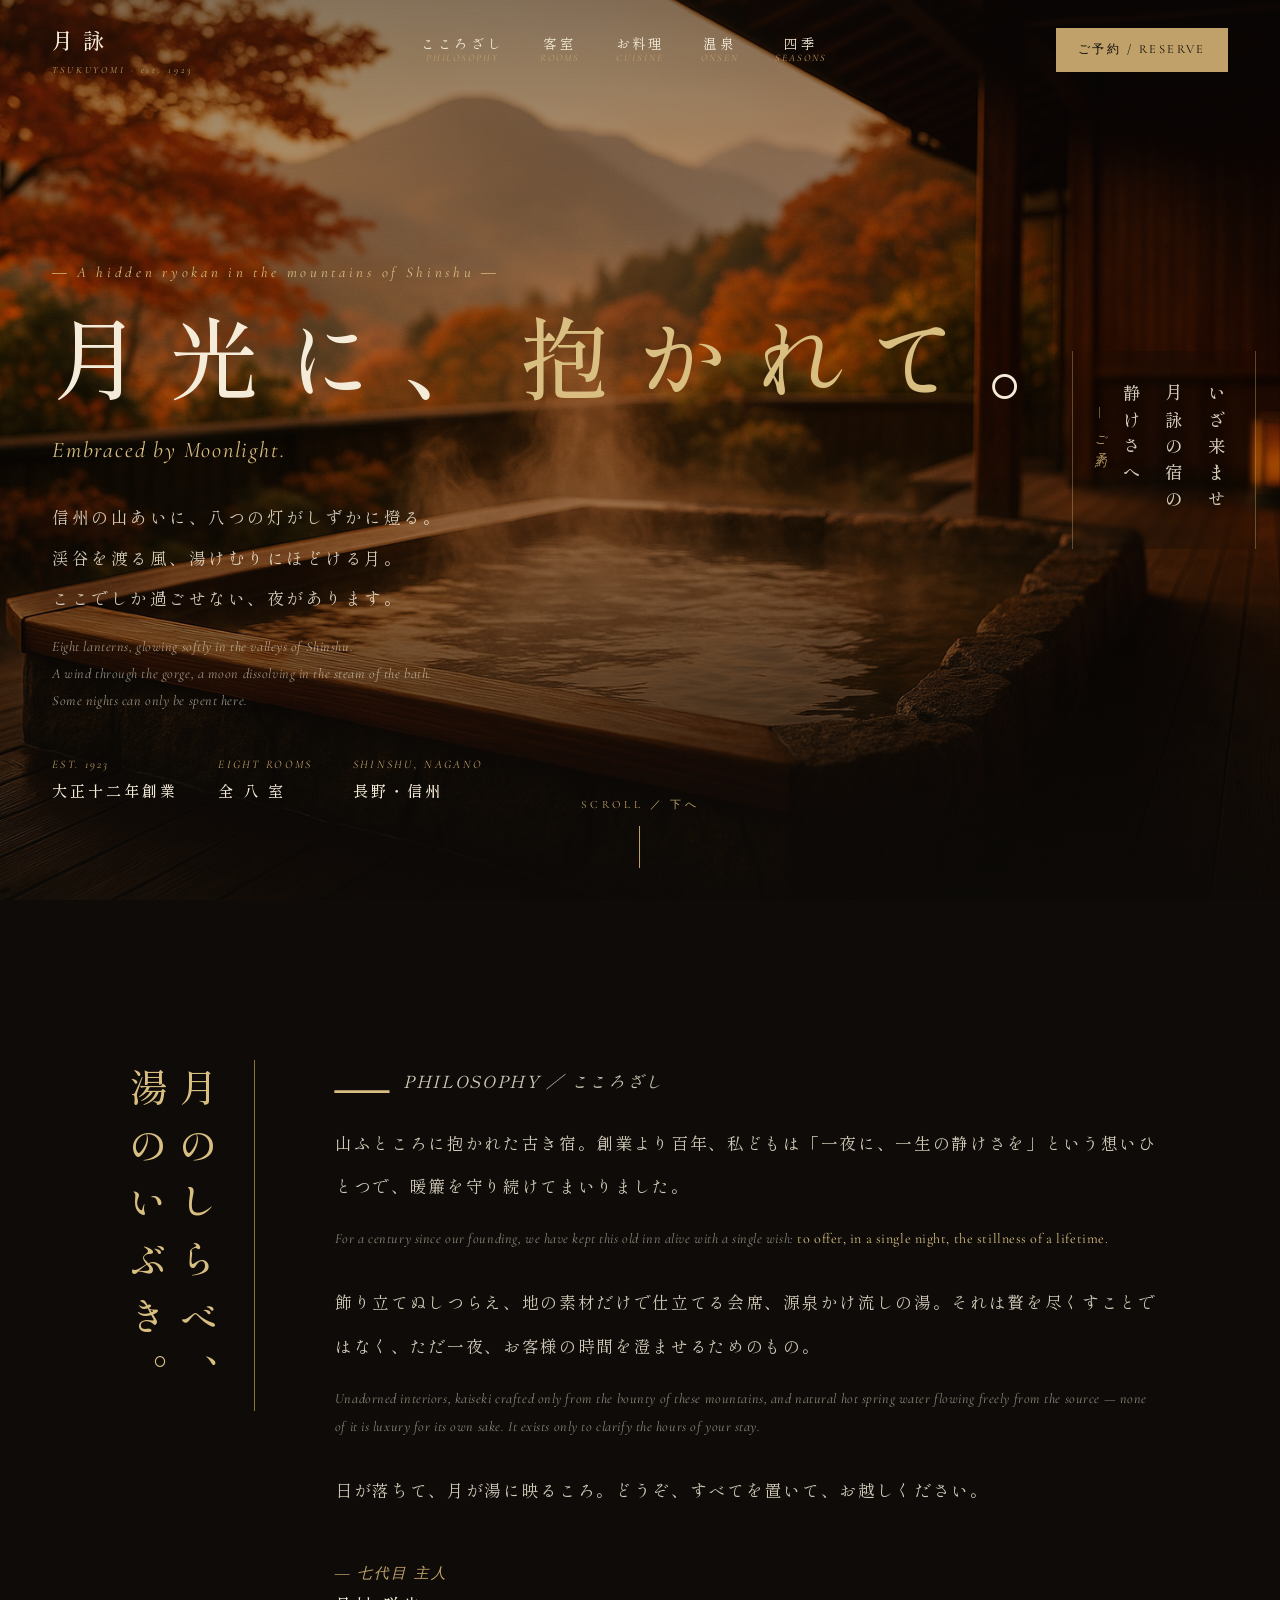
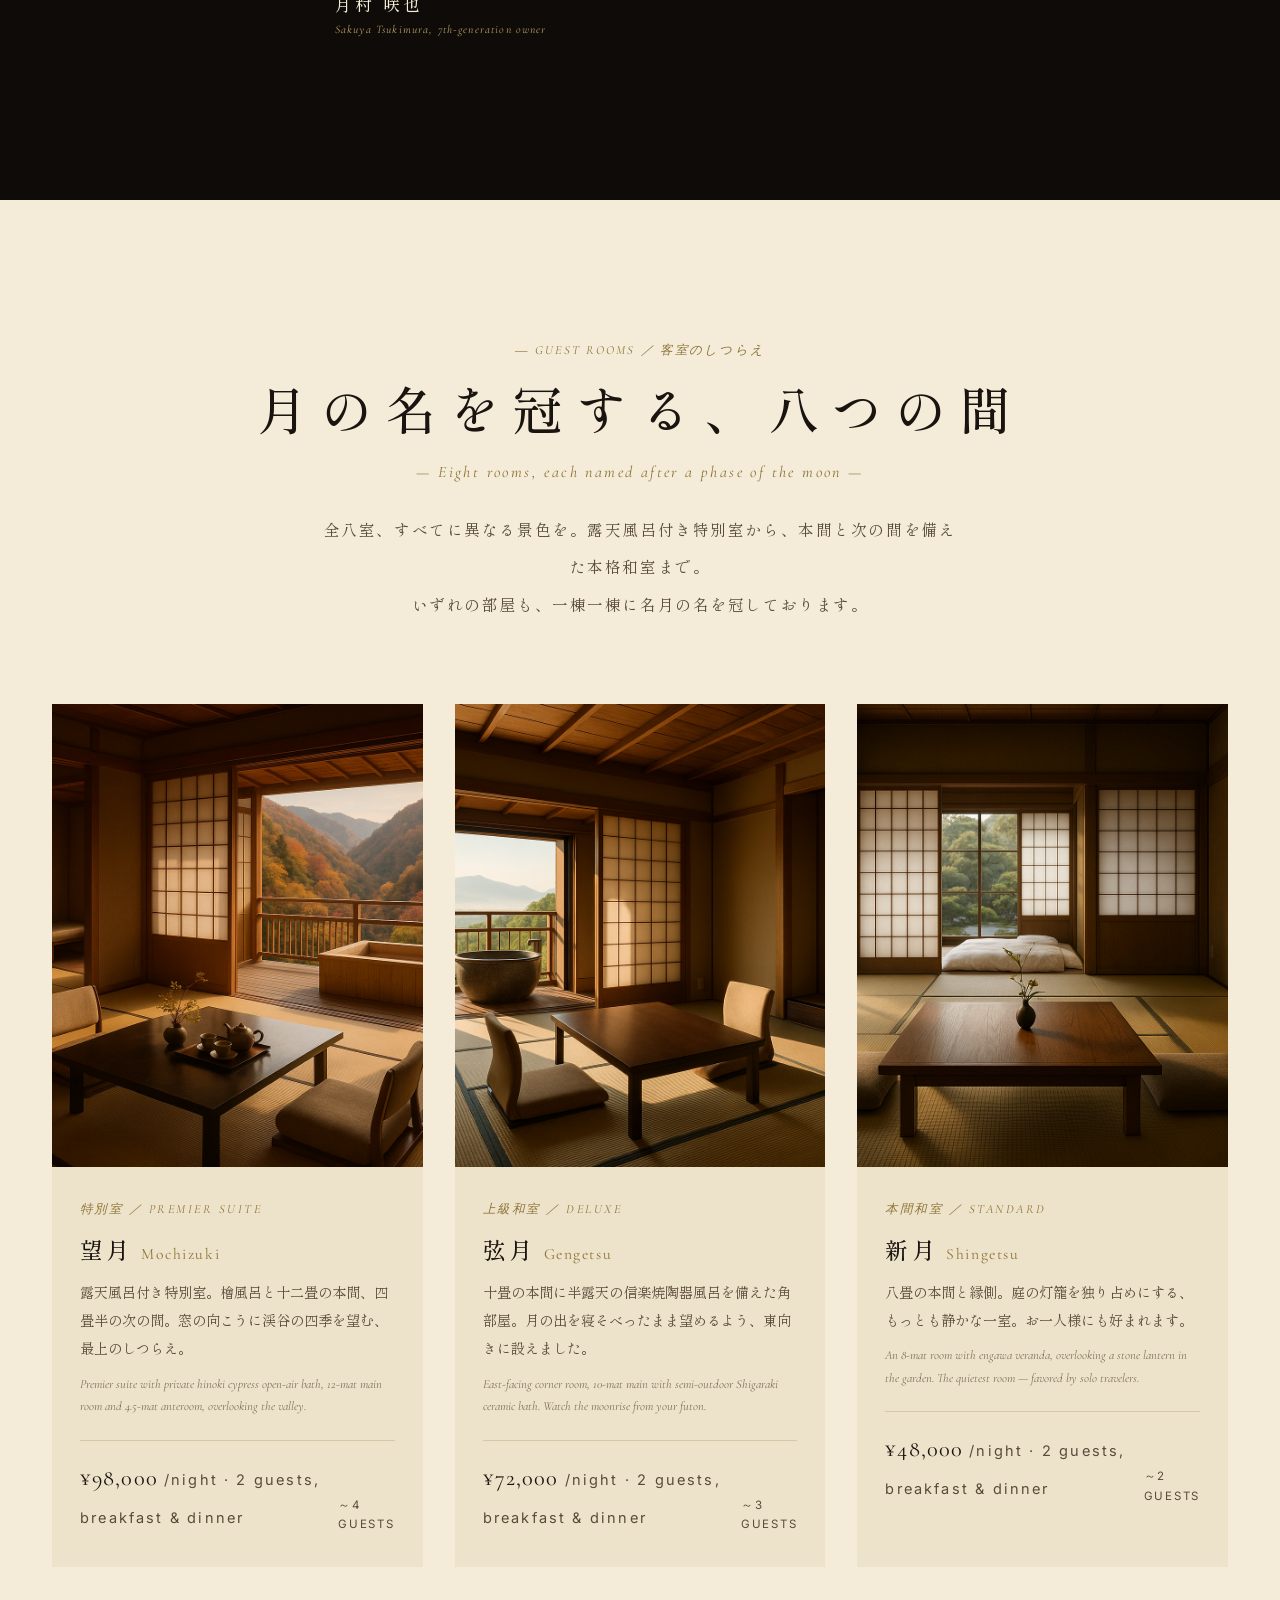
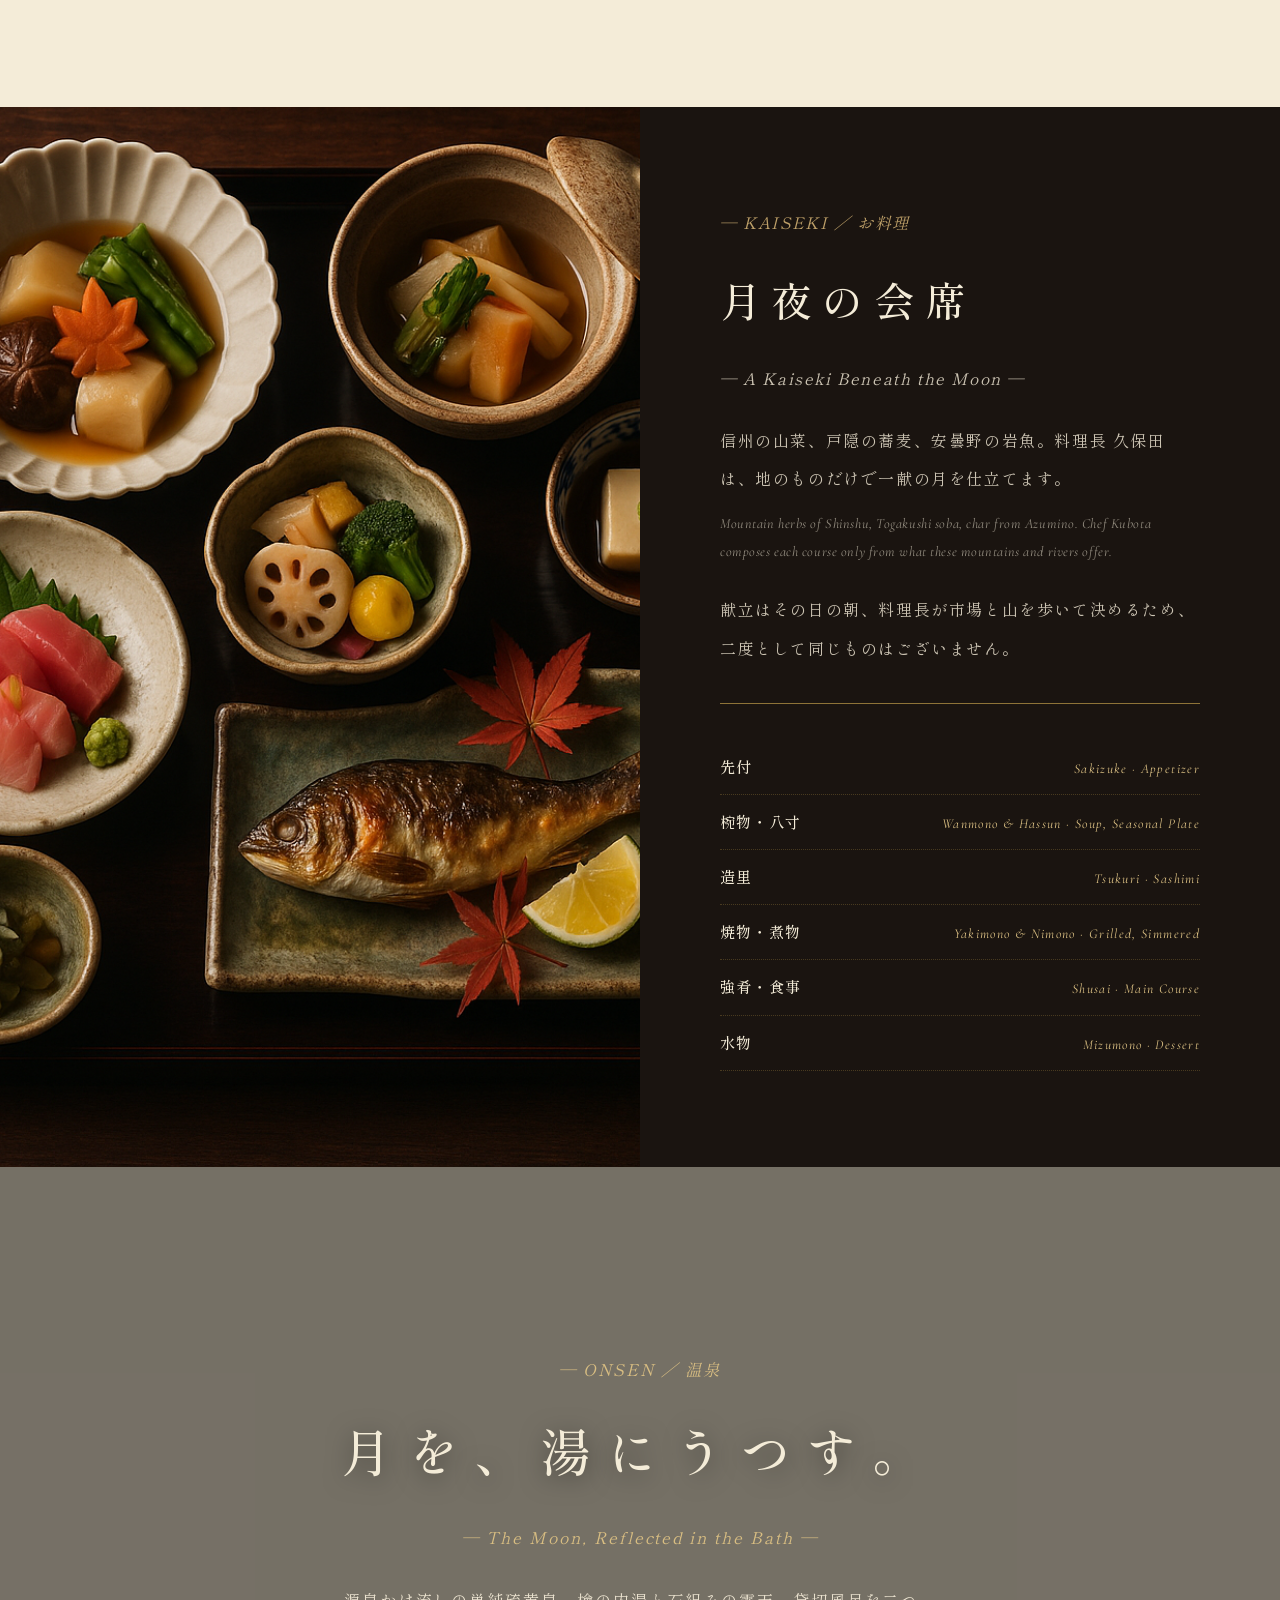
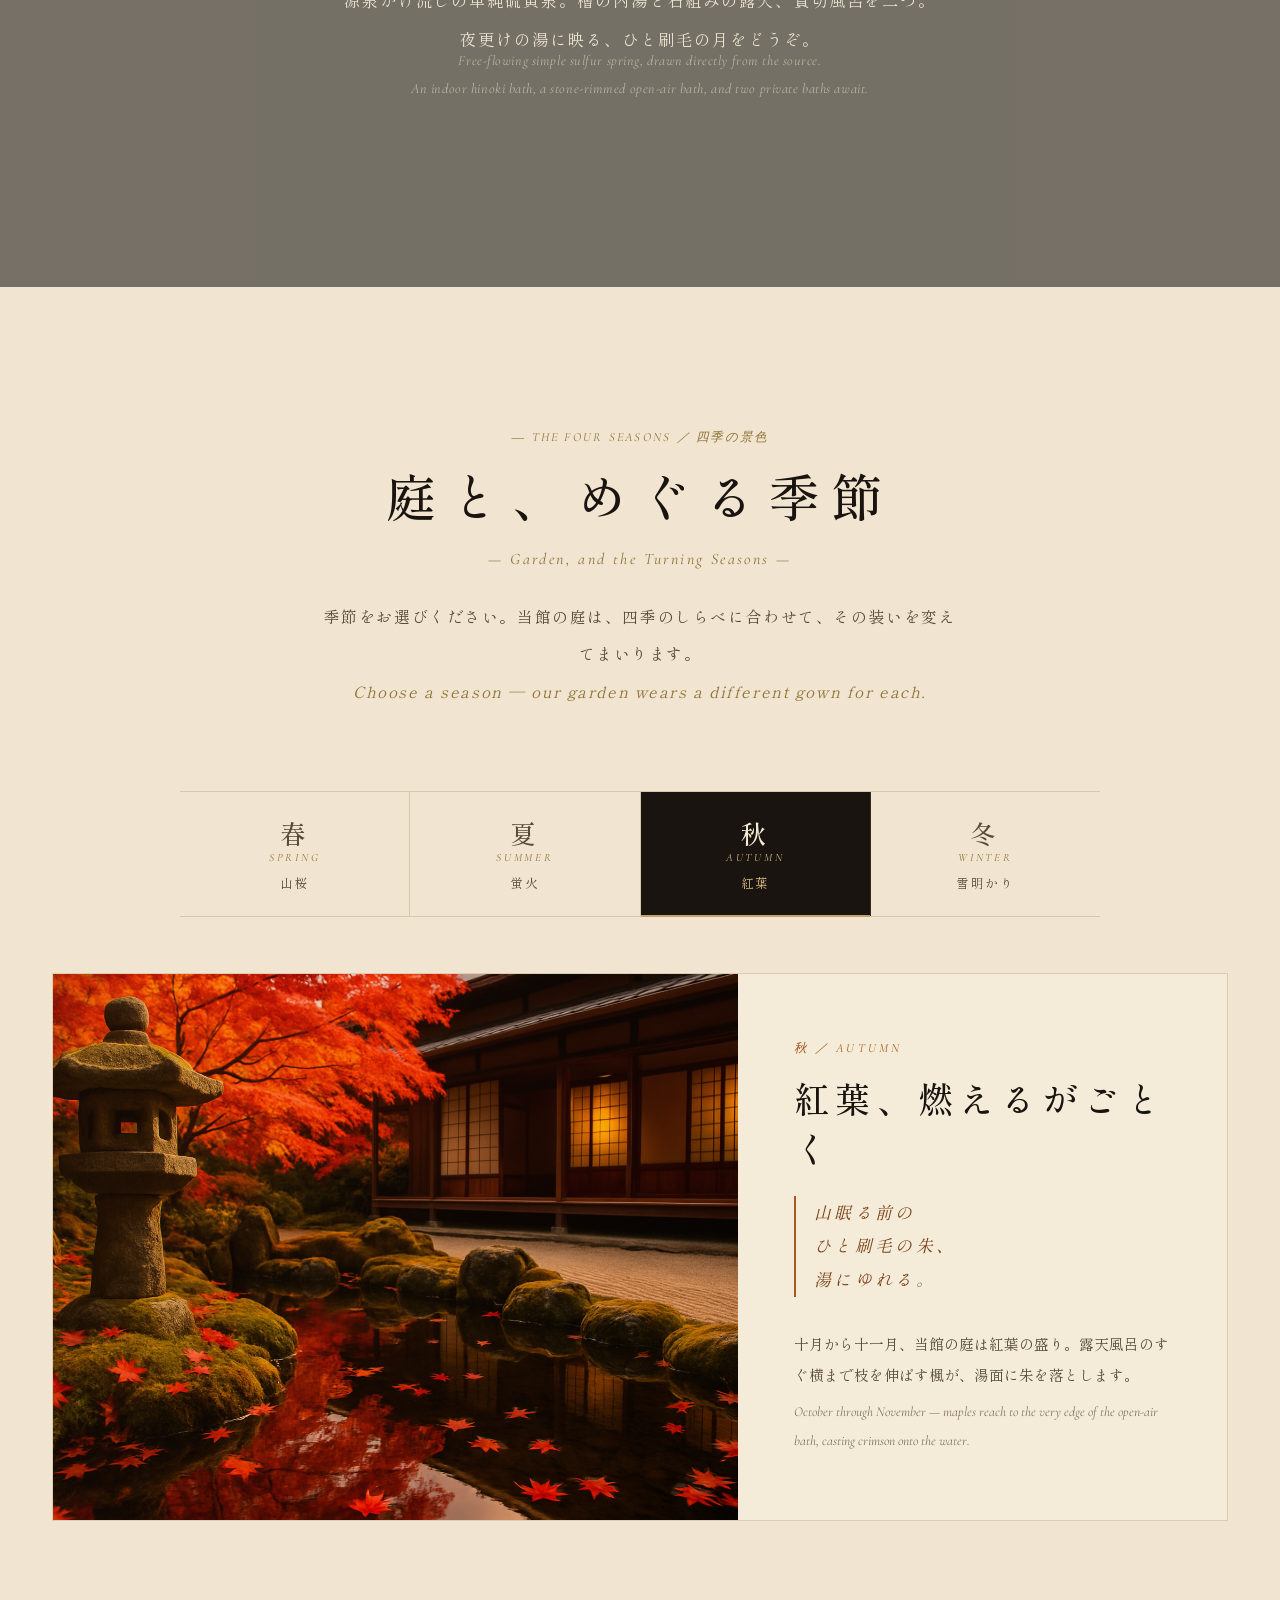
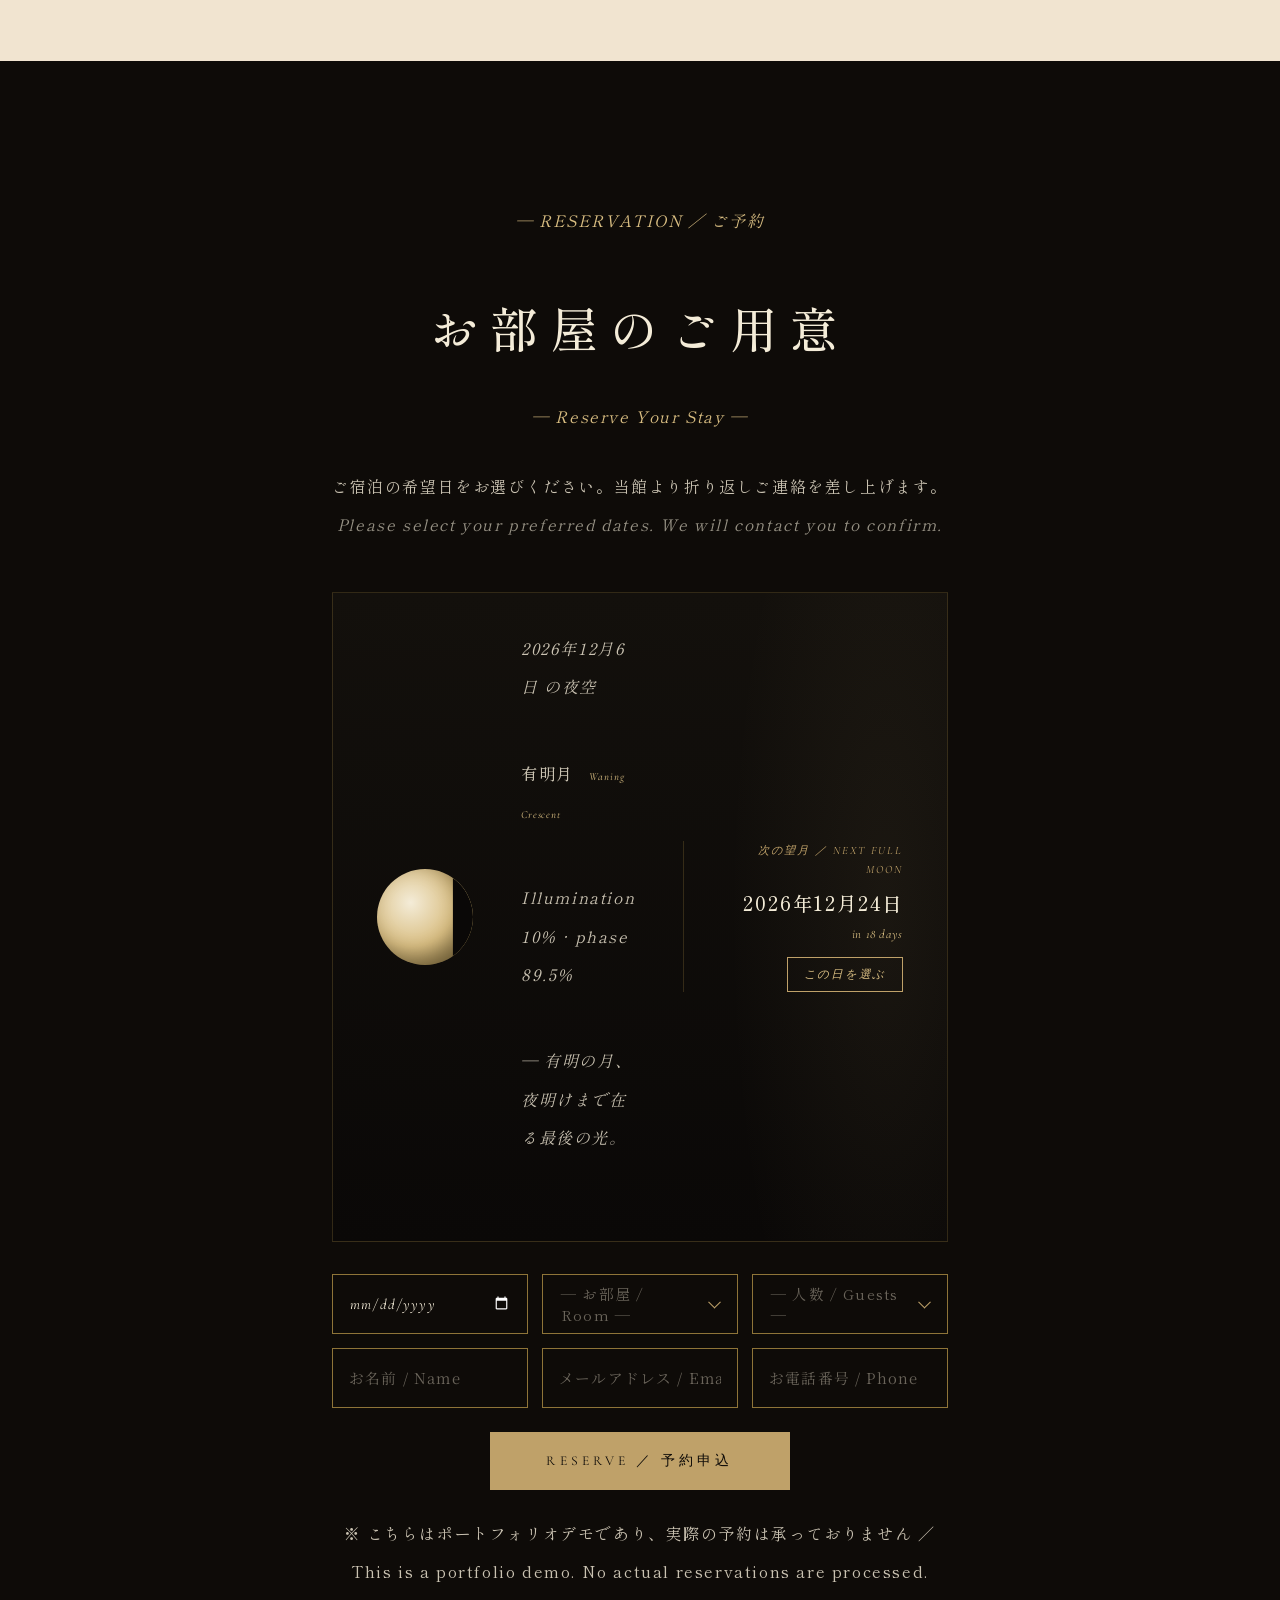
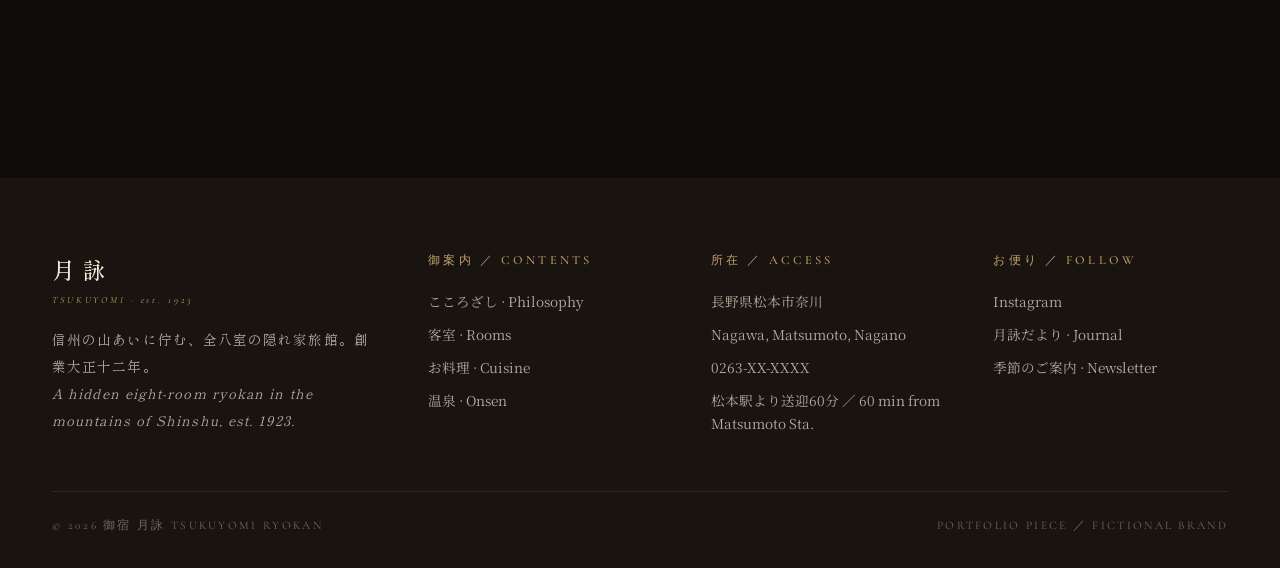
==== index.html @ de016cdd "Initial: Tsukuyomi luxury ryokan portfolio" ====
<!DOCTYPE html>
<html lang="ja">
<head>
<meta charset="UTF-8">
<meta name="viewport" content="width=device-width,initial-scale=1">
<title>月詠 Tsukuyomi | A Hidden Ryokan in Shinshu — 信州の隠れ家旅館</title>
<meta name="description" content="A century-old hidden ryokan nestled in the mountains of Shinshu. Eight rooms, private hot springs, seasonal kaiseki cuisine.">
<link rel="preconnect" href="https://fonts.googleapis.com">
<link rel="preconnect" href="https://fonts.gstatic.com" crossorigin>
<link href="https://fonts.googleapis.com/css2?family=Cormorant+Garamond:ital,wght@0,400;0,500;0,600;1,400;1,500&family=Inter:wght@300;400;500&family=Noto+Serif+JP:wght@300;400;500&family=Shippori+Mincho:wght@400;500;600&display=swap" rel="stylesheet">
<link rel="stylesheet" href="styles.css">
</head>
<body>

<!-- Vertical Haiku Telop -->
<aside class="haiku-telop" id="haiku" aria-hidden="true">
  <div class="haiku-frame">
    <p class="haiku-text" id="haiku-text">山深く<br>月の湯けむり<br>ほどけけり</p>
    <p class="haiku-author" id="haiku-author">― 月詠</p>
  </div>
</aside>

<header class="hd" id="hd">
  <div class="wrap hd__row">
    <a href="#" class="hd__logo">月詠<small>TSUKUYOMI · est. 1923</small></a>
    <nav class="hd__nav">
      <a href="#concept"><span class="nav-jp">こころざし</span><span class="nav-en">Philosophy</span></a>
      <a href="#rooms"><span class="nav-jp">客室</span><span class="nav-en">Rooms</span></a>
      <a href="#cuisine"><span class="nav-jp">お料理</span><span class="nav-en">Cuisine</span></a>
      <a href="#onsen"><span class="nav-jp">温泉</span><span class="nav-en">Onsen</span></a>
      <a href="#garden"><span class="nav-jp">四季</span><span class="nav-en">Seasons</span></a>
    </nav>
    <a href="#book" class="hd__cta">ご予約 / Reserve</a>
  </div>
</header>

<!-- HERO -->
<section class="hero">
  <div class="hero__img" style="background-image:url('images/hero-rotenburo.jpg')"></div>
  <div class="hero__inner">
    <div class="hero__col">
      <p class="hero__sub">― A hidden ryokan in the mountains of Shinshu ―</p>
      <h1 class="hero__title">月光に、<em>抱かれて</em>。</h1>
      <p class="hero__en">Embraced by Moonlight.</p>
      <p class="hero__lead">
        信州の山あいに、八つの灯がしずかに燈る。<br>
        渓谷を渡る風、湯けむりにほどける月。<br>
        ここでしか過ごせない、夜があります。
      </p>
      <p class="hero__lead-en">
        Eight lanterns, glowing softly in the valleys of Shinshu.<br>
        A wind through the gorge, a moon dissolving in the steam of the bath.<br>
        Some nights can only be spent here.
      </p>
      <div class="hero__meta">
        <div><span>Est. 1923</span><b>大正十二年創業</b></div>
        <div><span>Eight Rooms</span><b>全 八 室</b></div>
        <div><span>Shinshu, Nagano</span><b>長野・信州</b></div>
      </div>
    </div>
  </div>
  <div class="hero__scroll">SCROLL ／ 下へ</div>
</section>

<!-- CONCEPT -->
<section class="concept" id="concept">
  <div class="concept__inner">
    <h2 class="concept__vtitle">月のしらべ、<br>湯のいぶき。</h2>
    <div class="concept__body">
      <p class="kicker" style="margin-bottom:18px">― Philosophy ／ こころざし</p>
      <p>
        山ふところに抱かれた古き宿。創業より百年、私どもは「一夜に、一生の静けさを」という想いひとつで、暖簾を守り続けてまいりました。
      </p>
      <p class="en">
        For a century since our founding, we have kept this old inn alive with a single wish: <em>to offer, in a single night, the stillness of a lifetime.</em>
      </p>
      <p>
        飾り立てぬしつらえ、地の素材だけで仕立てる会席、源泉かけ流しの湯。それは贅を尽くすことではなく、ただ一夜、お客様の時間を澄ませるためのもの。
      </p>
      <p class="en">
        Unadorned interiors, kaiseki crafted only from the bounty of these mountains, and natural hot spring water flowing freely from the source — none of it is luxury for its own sake. It exists only to clarify the hours of your stay.
      </p>
      <p>
        日が落ちて、月が湯に映るころ。どうぞ、すべてを置いて、お越しください。
      </p>
      <div class="concept__sign">
        ― 七代目 主人<b>月村 咲也<i>Sakuya Tsukimura, 7th-generation owner</i></b>
      </div>
    </div>
  </div>
</section>

<!-- ROOMS -->
<section class="sec rooms" id="rooms">
  <div class="wrap">
    <div class="sec__head">
      <p class="kicker">― Guest Rooms ／ 客室のしつらえ</p>
      <h2 class="sec__title">月の名を冠する、八つの間</h2>
      <p class="sec__sub">— Eight rooms, each named after a phase of the moon —</p>
      <p class="sec__lead">
        全八室、すべてに異なる景色を。露天風呂付き特別室から、本間と次の間を備えた本格和室まで。<br>
        いずれの部屋も、一棟一棟に名月の名を冠しております。
      </p>
    </div>

    <div class="rooms__grid">
      <article class="room">
        <div class="room__img"><img src="images/room-mochizuki.jpg" alt="望月の間"></div>
        <div class="room__body">
          <p class="room__cat">特別室 ／ Premier Suite</p>
          <h3 class="room__name">望月<em>Mochizuki</em></h3>
          <p class="room__desc">露天風呂付き特別室。檜風呂と十二畳の本間、四畳半の次の間。窓の向こうに渓谷の四季を望む、最上のしつらえ。</p>
          <p class="room__desc-en"><em>Premier suite with private hinoki cypress open-air bath, 12-mat main room and 4.5-mat anteroom, overlooking the valley.</em></p>
          <div class="room__meta">
            <div class="room__price">¥98,000<small>/night · 2 guests, breakfast & dinner</small></div>
            <span class="room__cap">～4 GUESTS</span>
          </div>
        </div>
      </article>

      <article class="room">
        <div class="room__img"><img src="images/room-gengetsu.jpg" alt="弦月の間"></div>
        <div class="room__body">
          <p class="room__cat">上級和室 ／ Deluxe</p>
          <h3 class="room__name">弦月<em>Gengetsu</em></h3>
          <p class="room__desc">十畳の本間に半露天の信楽焼陶器風呂を備えた角部屋。月の出を寝そべったまま望めるよう、東向きに設えました。</p>
          <p class="room__desc-en"><em>East-facing corner room, 10-mat main with semi-outdoor Shigaraki ceramic bath. Watch the moonrise from your futon.</em></p>
          <div class="room__meta">
            <div class="room__price">¥72,000<small>/night · 2 guests, breakfast & dinner</small></div>
            <span class="room__cap">～3 GUESTS</span>
          </div>
        </div>
      </article>

      <article class="room">
        <div class="room__img"><img src="images/room-washitsu.jpg" alt="新月の間"></div>
        <div class="room__body">
          <p class="room__cat">本間和室 ／ Standard</p>
          <h3 class="room__name">新月<em>Shingetsu</em></h3>
          <p class="room__desc">八畳の本間と縁側。庭の灯籠を独り占めにする、もっとも静かな一室。お一人様にも好まれます。</p>
          <p class="room__desc-en"><em>An 8-mat room with engawa veranda, overlooking a stone lantern in the garden. The quietest room — favored by solo travelers.</em></p>
          <div class="room__meta">
            <div class="room__price">¥48,000<small>/night · 2 guests, breakfast & dinner</small></div>
            <span class="room__cap">～2 GUESTS</span>
          </div>
        </div>
      </article>
    </div>
  </div>
</section>

<!-- CUISINE -->
<section class="cuisine" id="cuisine">
  <div class="cuisine__layout">
    <div class="cuisine__img" style="background-image:url('images/kaiseki.jpg')"></div>
    <div class="cuisine__copy">
      <p class="kicker">― Kaiseki ／ お料理</p>
      <h2>月夜の会席</h2>
      <p class="sec__sub" style="margin-bottom:24px">— A Kaiseki Beneath the Moon —</p>
      <p>
        信州の山菜、戸隠の蕎麦、安曇野の岩魚。料理長 久保田は、地のものだけで一献の月を仕立てます。
      </p>
      <p class="en">
        Mountain herbs of Shinshu, Togakushi soba, char from Azumino. Chef Kubota composes each course only from what these mountains and rivers offer.
      </p>
      <p>
        献立はその日の朝、料理長が市場と山を歩いて決めるため、二度として同じものはございません。
      </p>
      <ul class="menu">
        <li><span>先付</span><em>Sakizuke · Appetizer</em></li>
        <li><span>椀物・八寸</span><em>Wanmono & Hassun · Soup, Seasonal Plate</em></li>
        <li><span>造里</span><em>Tsukuri · Sashimi</em></li>
        <li><span>焼物・煮物</span><em>Yakimono & Nimono · Grilled, Simmered</em></li>
        <li><span>強肴・食事</span><em>Shusai · Main Course</em></li>
        <li><span>水物</span><em>Mizumono · Dessert</em></li>
      </ul>
    </div>
  </div>
</section>

<!-- ONSEN -->
<section class="onsen" id="onsen" style="background-image:url('images/onsen-interior.jpg')">
  <div class="onsen__copy">
    <p class="kicker">― Onsen ／ 温泉</p>
    <h2>月を、湯にうつす。</h2>
    <p class="sec__sub" style="color:var(--gold-l);margin-bottom:24px">— The Moon, Reflected in the Bath —</p>
    <p>
      源泉かけ流しの単純硫黄泉。檜の内湯と石組みの露天、貸切風呂を二つ。<br>
      夜更けの湯に映る、ひと刷毛の月をどうぞ。
    </p>
    <p class="en">
      Free-flowing simple sulfur spring, drawn directly from the source.<br>
      An indoor hinoki bath, a stone-rimmed open-air bath, and two private baths await.
    </p>
  </div>
</section>

<!-- GARDEN — Seasonal Switcher -->
<section class="sec garden" id="garden" data-season="autumn">
  <div class="wrap">
    <div class="sec__head">
      <p class="kicker">― The Four Seasons ／ 四季の景色</p>
      <h2 class="sec__title">庭と、めぐる季節</h2>
      <p class="sec__sub">— Garden, and the Turning Seasons —</p>
      <p class="sec__lead">
        季節をお選びください。当館の庭は、四季のしらべに合わせて、その装いを変えてまいります。<br>
        <em style="color:var(--gold-d);font-style:italic">Choose a season — our garden wears a different gown for each.</em>
      </p>
    </div>

    <div class="season-tabs" role="tablist">
      <button class="st" data-season="spring" role="tab"><span class="st__jp">春</span><span class="st__en">Spring</span><span class="st__copy">山桜</span></button>
      <button class="st" data-season="summer" role="tab"><span class="st__jp">夏</span><span class="st__en">Summer</span><span class="st__copy">蛍火</span></button>
      <button class="st is-active" data-season="autumn" role="tab"><span class="st__jp">秋</span><span class="st__en">Autumn</span><span class="st__copy">紅葉</span></button>
      <button class="st" data-season="winter" role="tab"><span class="st__jp">冬</span><span class="st__en">Winter</span><span class="st__copy">雪明かり</span></button>
    </div>

    <div class="season-stage" id="season-stage">
      <div class="season-img" id="season-img" style="background-image:url('images/season-autumn.jpg')"></div>
      <div class="season-copy">
        <p class="season-eyebrow" id="season-eyebrow">秋 ／ Autumn</p>
        <h3 class="season-title" id="season-title">紅葉、燃えるがごとく</h3>
        <p class="season-haiku" id="season-haiku">山眠る前の<br>ひと刷毛の朱、<br>湯にゆれる。</p>
        <p class="season-lead" id="season-lead">
          十月から十一月、当館の庭は紅葉の盛り。露天風呂のすぐ横まで枝を伸ばす楓が、湯面に朱を落とします。<br>
          <em>October through November — maples reach to the very edge of the open-air bath, casting crimson onto the water.</em>
        </p>
      </div>
    </div>
  </div>
</section>

<!-- BOOK -->
<section class="book" id="book">
  <div class="book__inner">
    <p class="kicker" style="color:var(--gold-l)">― Reservation ／ ご予約</p>
    <h2>お部屋のご用意</h2>
    <p class="sec__sub" style="color:var(--gold-l);margin-bottom:32px">— Reserve Your Stay —</p>
    <p>
      ご宿泊の希望日をお選びください。当館より折り返しご連絡を差し上げます。<br>
      <em style="color:rgba(244,236,216,0.6)">Please select your preferred dates. We will contact you to confirm.</em>
    </p>

    <!-- Moon Phase Display -->
    <div class="moon-panel" id="moon-panel">
      <div class="moon-vis">
        <div class="moon-disk" id="moon-disk"><span class="moon-shadow" id="moon-shadow"></span></div>
        <div class="moon-glow" id="moon-glow"></div>
      </div>
      <div class="moon-info">
        <p class="moon-label" id="moon-label">月詠の夜空</p>
        <p class="moon-name" id="moon-name">日付をお選びください</p>
        <p class="moon-meta" id="moon-meta">Select a date to see the moon phase</p>
        <p class="moon-quote" id="moon-quote"></p>
      </div>
      <div class="moon-next" id="moon-next">
        <span class="moon-next-label">次の望月 ／ Next Full Moon</span>
        <b id="next-full-date">―</b>
        <small id="next-full-rel"></small>
        <button type="button" class="moon-next-btn" id="pick-full">この日を選ぶ</button>
      </div>
    </div>

    <form class="book__form" id="book-form" onsubmit="event.preventDefault();document.getElementById('book-msg').style.display='block';this.reset();document.querySelectorAll('.cs__current').forEach(el=>{el.textContent=el.dataset.placeholder;el.classList.remove('is-filled')});resetMoon();">
      <input type="date" id="book-date" required>

      <div class="cs" data-name="room">
        <button type="button" class="cs__current" data-placeholder="― お部屋 / Room ―">― お部屋 / Room ―</button>
        <ul class="cs__list" role="listbox">
          <li data-value="望月 Mochizuki（特別室）"><span>望月 <em>Mochizuki</em></span><small>特別室・露天風呂付</small></li>
          <li data-value="弦月 Gengetsu（上級和室）"><span>弦月 <em>Gengetsu</em></span><small>上級和室・半露天</small></li>
          <li data-value="新月 Shingetsu（本間和室）"><span>新月 <em>Shingetsu</em></span><small>本間和室・縁側付</small></li>
        </ul>
        <input type="hidden" name="room" required>
      </div>

      <div class="cs" data-name="guests">
        <button type="button" class="cs__current" data-placeholder="― 人数 / Guests ―">― 人数 / Guests ―</button>
        <ul class="cs__list" role="listbox">
          <li data-value="1 名 / 1 guest"><span>一名様</span><small>1 guest</small></li>
          <li data-value="2 名 / 2 guests"><span>二名様</span><small>2 guests</small></li>
          <li data-value="3 名 / 3 guests"><span>三名様</span><small>3 guests</small></li>
          <li data-value="4 名 / 4 guests"><span>四名様</span><small>4 guests</small></li>
        </ul>
        <input type="hidden" name="guests" required>
      </div>

      <input type="text" placeholder="お名前 / Name" required>
      <input type="email" placeholder="メールアドレス / Email" required>
      <input type="tel" placeholder="お電話番号 / Phone" required>
    </form>
    <button class="btn-gold" onclick="document.getElementById('book-form').requestSubmit()">RESERVE ／ 予約申込</button>
    <p id="book-msg" style="display:none;color:var(--gold-l);margin-top:32px;font-family:var(--jp-mincho);letter-spacing:0.15em">▸ ご予約リクエストを承りました（デモ）／ Reservation request received (demo)</p>
    <p class="book__note">※ こちらはポートフォリオデモであり、実際の予約は承っておりません ／ This is a portfolio demo. No actual reservations are processed.</p>
  </div>
</section>

<!-- FOOTER -->
<footer class="ft">
  <div class="wrap">
    <div class="ft__row">
      <div class="ft__brand">
        <a href="#" class="hd__logo">月詠<small>TSUKUYOMI · est. 1923</small></a>
        <p>信州の山あいに佇む、全八室の隠れ家旅館。創業大正十二年。<br><em>A hidden eight-room ryokan in the mountains of Shinshu, est. 1923.</em></p>
      </div>
      <div>
        <h4>御案内 ／ Contents</h4>
        <ul>
          <li><a href="#concept">こころざし · Philosophy</a></li>
          <li><a href="#rooms">客室 · Rooms</a></li>
          <li><a href="#cuisine">お料理 · Cuisine</a></li>
          <li><a href="#onsen">温泉 · Onsen</a></li>
        </ul>
      </div>
      <div>
        <h4>所在 ／ Access</h4>
        <ul>
          <li>長野県松本市奈川</li>
          <li>Nagawa, Matsumoto, Nagano</li>
          <li>0263-XX-XXXX</li>
          <li>松本駅より送迎60分 ／ 60 min from Matsumoto Sta.</li>
        </ul>
      </div>
      <div>
        <h4>お便り ／ Follow</h4>
        <ul>
          <li><a href="#">Instagram</a></li>
          <li><a href="#">月詠だより · Journal</a></li>
          <li><a href="#">季節のご案内 · Newsletter</a></li>
        </ul>
      </div>
    </div>
    <div class="ft__bottom">
      <span>© 2026 御宿 月詠 TSUKUYOMI RYOKAN</span>
      <span>PORTFOLIO PIECE ／ FICTIONAL BRAND</span>
    </div>
  </div>
</footer>

<script>
  const hd = document.getElementById('hd');
  window.addEventListener('scroll', () => {
    hd.classList.toggle('is-scrolled', window.scrollY > 60);
  });

  // Custom Select
  document.querySelectorAll('.cs').forEach(cs => {
    const btn = cs.querySelector('.cs__current');
    const list = cs.querySelector('.cs__list');
    const hidden = cs.querySelector('input[type=hidden]');
    btn.addEventListener('click', e => {
      e.stopPropagation();
      document.querySelectorAll('.cs.is-open').forEach(o => { if (o !== cs) o.classList.remove('is-open'); });
      cs.classList.toggle('is-open');
    });
    list.querySelectorAll('li').forEach(li => {
      li.addEventListener('click', () => {
        const val = li.dataset.value;
        hidden.value = val;
        btn.innerHTML = li.querySelector('span').innerHTML + ' <small style="opacity:.7;font-family:var(--serif);font-style:italic;font-size:0.75em;letter-spacing:0.08em;margin-left:8px">' + li.querySelector('small').textContent + '</small>';
        btn.classList.add('is-filled');
        cs.classList.remove('is-open');
      });
    });
  });
  document.addEventListener('click', () => {
    document.querySelectorAll('.cs.is-open').forEach(o => o.classList.remove('is-open'));
  });
  document.addEventListener('keydown', e => {
    if (e.key === 'Escape') document.querySelectorAll('.cs.is-open').forEach(o => o.classList.remove('is-open'));
  });

  /* === Moon Phase Calendar === */
  const SYNODIC = 29.53058867;
  const REF_NEW_MOON_JD = 2451550.1; // 2000-01-06 18:14 UTC

  function dateToJD(d) {
    return d.getTime() / 86400000 + 2440587.5;
  }
  function moonPhase(date) {
    const phase = (((dateToJD(date) - REF_NEW_MOON_JD) / SYNODIC) % 1 + 1) % 1;
    return phase; // 0..1
  }
  function illumination(phase) {
    return Math.round((1 - Math.cos(phase * 2 * Math.PI)) / 2 * 100);
  }

  const PHASES = [
    {min:0.000, max:0.030, name:'新月',     en:'New Moon',         poem:'闇に沈む夜、星のしらべに耳を澄ませて。'},
    {min:0.030, max:0.220, name:'三日月',   en:'Waxing Crescent',  poem:'細き月、若き光のはじまり。'},
    {min:0.220, max:0.290, name:'上弦の月', en:'First Quarter',    poem:'半月かかる夜、湯気の向こうに月の弓。'},
    {min:0.290, max:0.470, name:'十三夜月', en:'Waxing Gibbous',   poem:'十三夜、満ちる前の慎み深き光。'},
    {min:0.470, max:0.530, name:'望月',     en:'Full Moon',        poem:'月詠の夜にあらまほしき、満ち足りた望月。'},
    {min:0.530, max:0.710, name:'居待月',   en:'Waning Gibbous',   poem:'居待の月、ゆるりと巡る秋の宵。'},
    {min:0.710, max:0.780, name:'下弦の月', en:'Last Quarter',     poem:'弓張月、しずかに欠けゆくしらべ。'},
    {min:0.780, max:1.001, name:'有明月',   en:'Waning Crescent',  poem:'有明の月、夜明けまで在る最後の光。'},
  ];
  function phaseInfo(phase) {
    return PHASES.find(p => phase >= p.min && phase < p.max) || PHASES[0];
  }

  function renderMoon(phase) {
    const shadow = document.getElementById('moon-shadow');
    // Render shadow as inset clip-path: waxing -> shadow recedes from right; waning -> shadow grows from right
    let clipPath;
    if (phase < 0.5) {
      // waxing: lit grows from right side
      const litFrac = phase * 2; // 0..1
      // shadow covers right (1 - litFrac)
      const right = (1 - litFrac) * 100;
      clipPath = `inset(0 ${right}% 0 0)`;
    } else {
      // waning: lit recedes from right side
      const litFrac = (1 - phase) * 2; // 1..0
      const left = (1 - litFrac) * 100;
      clipPath = `inset(0 0 0 ${left}%)`;
    }
    shadow.style.clipPath = clipPath;
  }

  function findNextFullMoon(from) {
    let d = new Date(from);
    for (let i = 0; i < 35; i++) {
      const p = moonPhase(d);
      if (p >= 0.47 && p <= 0.53) {
        // refine to closest day to phase 0.5
        let best = d, bestDiff = Math.abs(p - 0.5);
        for (let j = -2; j <= 2; j++) {
          const dt = new Date(d); dt.setDate(d.getDate() + j);
          const diff = Math.abs(moonPhase(dt) - 0.5);
          if (diff < bestDiff) { best = dt; bestDiff = diff; }
        }
        return best;
      }
      d.setDate(d.getDate() + 1);
    }
    return null;
  }

  function fmtJP(d) {
    return `${d.getFullYear()}年${d.getMonth()+1}月${d.getDate()}日`;
  }
  function daysUntil(d) {
    const today = new Date(); today.setHours(0,0,0,0);
    const t = new Date(d); t.setHours(0,0,0,0);
    return Math.round((t - today) / 86400000);
  }

  function updateMoonForDate(date) {
    const phase = moonPhase(date);
    const info = phaseInfo(phase);
    const ill = illumination(phase);
    const panel = document.getElementById('moon-panel');
    const nameEl = document.getElementById('moon-name');
    const metaEl = document.getElementById('moon-meta');
    const quoteEl = document.getElementById('moon-quote');
    const labelEl = document.getElementById('moon-label');

    labelEl.textContent = fmtJP(date) + ' の夜空';
    nameEl.innerHTML = `${info.name} <em>${info.en}</em>`;
    metaEl.textContent = `Illumination ${ill}% · phase ${(phase*100).toFixed(1)}%`;
    quoteEl.textContent = `― ${info.poem}`;
    quoteEl.classList.add('is-shown');
    panel.classList.toggle('is-full', info.name === '望月');

    renderMoon(phase);
  }

  function resetMoon() {
    document.getElementById('moon-label').textContent = '月詠の夜空';
    document.getElementById('moon-name').textContent = '日付をお選びください';
    document.getElementById('moon-meta').textContent = 'Select a date to see the moon phase';
    document.getElementById('moon-quote').classList.remove('is-shown');
    document.getElementById('moon-panel').classList.remove('is-full');
    renderMoon(0);
  }
  window.resetMoon = resetMoon;

  // Init: show today + next full moon
  const today = new Date();
  updateMoonForDate(today);

  const nextFull = findNextFullMoon(today);
  if (nextFull) {
    document.getElementById('next-full-date').textContent = fmtJP(nextFull);
    const days = daysUntil(nextFull);
    document.getElementById('next-full-rel').textContent = days === 0 ? 'tonight' : `in ${days} days`;
    document.getElementById('pick-full').addEventListener('click', () => {
      const iso = nextFull.toISOString().slice(0,10);
      const inp = document.getElementById('book-date');
      inp.value = iso;
      updateMoonForDate(nextFull);
      inp.scrollIntoView({behavior:'smooth',block:'center'});
    });
  }

  /* === Vertical Haiku Telop === */
  const HAIKU_BY_SECTION = {
    'hero':    { text:'山深く<br>月の湯けむり<br>ほどけけり', author:'― 月詠', light:false },
    'concept': { text:'夜は更けて<br>湯にほどけゆく<br>百年の灯', author:'― 月詠', light:false },
    'rooms':   { text:'名月を<br>まとう八つの<br>間のしらべ', author:'― 客室にて', light:true },
    'cuisine': { text:'山の幸<br>器に映りし<br>今宵の月', author:'― 料理長 久保田', light:false },
    'onsen':   { text:'夜半の湯<br>月をひと刷毛<br>すくひけり', author:'― 露天風呂', light:false },
    'garden':  { text:'四つ時を<br>巡りて庭は<br>息をする', author:'― 四季', light:true },
    'book':    { text:'いざ来ませ<br>月詠の宿の<br>静けさへ', author:'― ご予約', light:false },
  };
  const haikuEl = document.getElementById('haiku');
  const haikuTextEl = document.getElementById('haiku-text');
  const haikuAuthorEl = document.getElementById('haiku-author');
  let currentSection = null;

  function setHaiku(sectionId) {
    if (!HAIKU_BY_SECTION[sectionId] || sectionId === currentSection) return;
    currentSection = sectionId;
    const data = HAIKU_BY_SECTION[sectionId];
    haikuTextEl.classList.add('is-fading');
    setTimeout(() => {
      haikuTextEl.innerHTML = data.text;
      haikuAuthorEl.innerHTML = data.author;
      haikuEl.classList.toggle('on-light', data.light);
      haikuTextEl.classList.remove('is-fading');
    }, 400);
  }

  // Show telop after first scroll past hero
  const haikuIO = new IntersectionObserver((entries) => {
    entries.forEach(e => {
      if (e.isIntersecting) {
        setHaiku(e.target.id);
        if (e.target.id !== 'hero') haikuEl.classList.add('is-visible');
      }
    });
  }, { threshold: 0.4 });
  ['hero','concept','rooms','cuisine','onsen','garden','book'].forEach(id => {
    const el = document.getElementById(id);
    if (el) haikuIO.observe(el);
  });

  /* === Seasonal Switcher === */
  const SEASONS = {
    spring: {
      img:'images/season-spring.jpg',
      eyebrow:'春 ／ Spring',
      title:'山桜、ほのかに咲く',
      haiku:'やま桜<br>湯けむりほどく<br>朝のひかり。',
      lead:'三月から四月、奈川の山々は淡き桃色に染まります。庭の山桜は満開のころ、わずか一週間。一年でもっとも儚い、極上の景色。<br><em>March to April — the mountains of Nagawa blush in pale pink. The wild cherries in our garden bloom for only a week.</em>'
    },
    summer: {
      img:'images/season-summer.jpg',
      eyebrow:'夏 ／ Summer',
      title:'蛍の灯、川辺に',
      haiku:'夜の川<br>蛍ひと群れ<br>月へ昇る。',
      lead:'六月下旬、当館の裏を流れる小川は蛍の名所。露天風呂から望める、信州の夏夜の絶景です。<br><em>Late June — the stream behind our inn becomes one of Shinshu\'s finest spots for fireflies, visible from the open-air bath.</em>'
    },
    autumn: {
      img:'images/season-autumn.jpg',
      eyebrow:'秋 ／ Autumn',
      title:'紅葉、燃えるがごとく',
      haiku:'山眠る前の<br>ひと刷毛の朱、<br>湯にゆれる。',
      lead:'十月から十一月、当館の庭は紅葉の盛り。露天風呂のすぐ横まで枝を伸ばす楓が、湯面に朱を落とします。<br><em>October through November — maples reach to the very edge of the open-air bath, casting crimson onto the water.</em>'
    },
    winter: {
      img:'images/season-winter.jpg',
      eyebrow:'冬 ／ Winter',
      title:'雪明かり、しんしん',
      haiku:'雪の夜の<br>湯けむり高く<br>月にのぼる。',
      lead:'十二月から二月、当館は深き雪の中に沈みます。雪見の露天風呂は、月詠でしか味わえぬ冬の至福。<br><em>December to February — the inn sinks into deep snow. A snow-bath beneath the moon is found only here.</em>'
    },
  };
  const gardenSec = document.getElementById('garden');
  const sStage = document.getElementById('season-stage');
  const sImg = document.getElementById('season-img');
  const sEyebrow = document.getElementById('season-eyebrow');
  const sTitle = document.getElementById('season-title');
  const sHaiku = document.getElementById('season-haiku');
  const sLead = document.getElementById('season-lead');
  document.querySelectorAll('.st').forEach(btn => {
    btn.addEventListener('click', () => {
      const season = btn.dataset.season;
      const data = SEASONS[season];
      if (!data || gardenSec.dataset.season === season) return;
      document.querySelectorAll('.st').forEach(b => b.classList.toggle('is-active', b === btn));
      sStage.classList.add('is-changing');
      setTimeout(() => {
        gardenSec.dataset.season = season;
        sImg.style.backgroundImage = `url('${data.img}')`;
        sEyebrow.textContent = data.eyebrow;
        sTitle.textContent = data.title;
        sHaiku.innerHTML = data.haiku;
        sLead.innerHTML = data.lead;
        sStage.classList.remove('is-changing');
      }, 500);
    });
  });

  document.getElementById('book-date').addEventListener('change', e => {
    if (e.target.value) {
      // Parse local date
      const [y,m,d] = e.target.value.split('-').map(Number);
      updateMoonForDate(new Date(y, m-1, d));
    } else {
      resetMoon();
    }
  });
</script>
</body>
</html>
---- styles.css ----
/* === 月詠 -Tsukuyomi- === */
:root{
  --sumi:#0E0B08;
  --sumi-2:#1A1410;
  --paper:#F4ECD8;
  --paper-2:#EDE3CA;
  --kinari:#E8DCC0;
  --gold:#BFA169;
  --gold-d:#8E7438;
  --gold-l:#D9BE82;
  --aka:#6B1E1A;
  --ink:#1A1410;
  --ink-soft:#5A4A3A;
  --line:rgba(143,116,56,0.25);
  --serif:'Cormorant Garamond',serif;
  --jp-mincho:'Shippori Mincho',serif;
  --jp-serif:'Noto Serif JP',serif;
  --sans:'Inter',sans-serif;
}
*{margin:0;padding:0;box-sizing:border-box}
html{scroll-behavior:smooth}
body{font-family:var(--jp-serif);background:var(--paper);color:var(--ink);line-height:1.7;overflow-x:hidden}
a{color:inherit;text-decoration:none}
img{display:block;max-width:100%}
button{font-family:inherit;border:none;background:none;cursor:pointer;color:inherit}
ul{list-style:none}

.wrap{max-width:1240px;margin:0 auto;padding:0 32px}
.kicker{font-family:var(--serif);font-style:italic;letter-spacing:0.18em;color:var(--gold-d);font-size:0.78rem;text-transform:uppercase}

/* === Vertical Haiku Telop === */
.haiku-telop{
  position:fixed;top:50%;right:24px;transform:translateY(-50%);
  z-index:40;pointer-events:none;
  opacity:0;transition:opacity 1s ease;
}
.haiku-telop.is-visible{opacity:1}
.haiku-frame{
  writing-mode:vertical-rl;
  font-family:var(--jp-mincho);
  padding:32px 18px;
  border-left:1px solid rgba(217,190,130,0.35);
  border-right:1px solid rgba(217,190,130,0.35);
  background:linear-gradient(90deg,rgba(14,11,8,0.0),rgba(14,11,8,0.35),rgba(14,11,8,0.0));
  backdrop-filter:blur(2px);
}
.haiku-text{
  font-size:1.1rem;line-height:2.4;letter-spacing:0.5em;
  color:rgba(244,236,216,0.85);
  text-shadow:0 2px 12px rgba(0,0,0,0.6);
  font-weight:500;
  transition:opacity .8s ease,transform .8s ease;
}
.haiku-text.is-fading{opacity:0;transform:translateY(20px)}
.haiku-author{
  font-family:var(--serif);font-style:italic;
  font-size:0.7rem;letter-spacing:0.3em;
  color:var(--gold);
  margin-top:24px;
  text-shadow:0 2px 8px rgba(0,0,0,0.6);
}
.haiku-telop.on-light .haiku-text{color:rgba(26,20,16,0.78);text-shadow:0 1px 6px rgba(255,255,255,0.6)}
.haiku-telop.on-light .haiku-author{color:var(--gold-d);text-shadow:none}
.haiku-telop.on-light .haiku-frame{border-color:rgba(143,116,56,0.3);background:linear-gradient(90deg,rgba(244,236,216,0.0),rgba(244,236,216,0.3),rgba(244,236,216,0.0))}

@media(max-width:1100px){.haiku-telop{display:none}}

/* === Header === */
.hd{position:fixed;top:0;left:0;right:0;z-index:50;padding:22px 0;transition:background .4s,padding .4s;mix-blend-mode:normal}
.hd.is-scrolled{background:rgba(14,11,8,0.92);backdrop-filter:blur(12px);padding:14px 0}
.hd__row{display:flex;align-items:center;justify-content:space-between}
.hd__logo{font-family:var(--jp-mincho);font-size:1.35rem;letter-spacing:0.4em;color:var(--paper);font-weight:500}
.hd__logo small{display:block;font-family:var(--serif);font-style:italic;font-size:0.6rem;letter-spacing:0.3em;color:var(--gold);margin-top:3px;font-weight:400}
.hd__nav{display:flex;gap:36px}
.hd__nav a{display:flex;flex-direction:column;align-items:center;gap:2px;color:var(--paper);transition:color .2s;line-height:1.1}
.hd__nav a .nav-jp{font-family:var(--jp-mincho);font-size:0.85rem;letter-spacing:0.18em}
.hd__nav a .nav-en{font-family:var(--serif);font-style:italic;font-size:0.62rem;letter-spacing:0.2em;color:var(--gold);text-transform:uppercase}
.hd__nav a:hover{color:var(--gold-l)}
.hd__nav a:hover .nav-en{color:var(--gold-l)}
.hd__cta{font-family:var(--serif);font-size:0.78rem;letter-spacing:0.2em;text-transform:uppercase;color:var(--sumi);background:var(--gold);padding:11px 22px;transition:background .2s}
.hd__cta:hover{background:var(--gold-l)}

/* === Hero === */
.hero{position:relative;height:100vh;min-height:680px;background:var(--sumi);overflow:hidden;color:var(--paper)}
.hero__img{position:absolute;inset:0;background-size:cover;background-position:center;animation:kenburns 16s ease-out forwards}
@keyframes kenburns{from{transform:scale(1.12) translateY(2%)}to{transform:scale(1.0) translateY(0)}}
.hero::after{content:'';position:absolute;inset:0;background:linear-gradient(180deg,rgba(14,11,8,0.5) 0%,rgba(14,11,8,0.15) 40%,rgba(14,11,8,0.85) 100%);pointer-events:none}
.hero__inner{position:relative;z-index:2;height:100%;display:flex;align-items:flex-end;padding-bottom:96px}
.hero__col{padding:0 32px;max-width:1240px;margin:0 auto;width:100%}

.hero__sub{font-family:var(--serif);font-style:italic;font-size:0.92rem;letter-spacing:0.25em;color:var(--gold-l);margin-bottom:20px;opacity:0;animation:fadeUp .9s .3s forwards}
.hero__title{font-family:var(--jp-mincho);font-weight:500;font-size:clamp(3rem,7vw,6rem);letter-spacing:0.3em;line-height:1.1;margin-bottom:28px;opacity:0;animation:fadeUp 1s .6s forwards}
.hero__title em{font-style:normal;color:var(--gold-l)}
.hero__lead{font-family:var(--jp-mincho);font-size:1.05rem;line-height:2.4;letter-spacing:0.15em;max-width:520px;color:rgba(244,236,216,0.85);margin-bottom:40px;opacity:0;animation:fadeUp 1s .9s forwards}
.hero__meta{display:flex;gap:40px;opacity:0;animation:fadeUp 1s 1.2s forwards;flex-wrap:wrap}
.hero__meta > div{display:flex;flex-direction:column;gap:4px}
.hero__meta span{font-family:var(--serif);font-style:italic;font-size:0.72rem;letter-spacing:0.2em;color:var(--gold);text-transform:uppercase}
.hero__meta b{font-family:var(--jp-mincho);color:var(--paper);font-weight:500;letter-spacing:0.2em;font-size:0.95rem}
.hero__en{font-family:var(--serif);font-style:italic;font-size:1.4rem;letter-spacing:0.08em;color:var(--gold-l);margin-bottom:28px;opacity:0;animation:fadeUp 1s .75s forwards}
.hero__lead-en{font-family:var(--serif);font-style:italic;font-size:0.88rem;line-height:1.9;letter-spacing:0.04em;color:rgba(244,236,216,0.6);max-width:520px;margin-bottom:40px;margin-top:-24px;opacity:0;animation:fadeUp 1s 1s forwards}
.concept__body p.en,.cuisine__copy p.en,.onsen__copy p.en{font-family:var(--serif);font-style:italic;font-size:0.88rem;line-height:2;letter-spacing:0.04em;color:rgba(244,236,216,0.55);margin-top:-12px}
.concept__body p.en em,.cuisine__copy p.en em{font-style:normal;color:var(--gold-l)}
.room__desc-en{font-family:var(--serif);font-style:italic;font-size:0.78rem;line-height:1.8;color:var(--ink-soft);margin-top:-12px;margin-bottom:22px;opacity:0.75}
.menu li{justify-content:space-between;align-items:baseline}
.menu li span{font-family:var(--jp-mincho);font-weight:500}
.concept__sign b i{display:block;font-family:var(--serif);font-style:italic;font-size:0.72rem;color:var(--gold);font-weight:400;margin-top:2px;letter-spacing:0.1em}

@keyframes fadeUp{from{opacity:0;transform:translateY(24px)}to{opacity:1;transform:translateY(0)}}

.hero__scroll{position:absolute;bottom:32px;left:50%;transform:translateX(-50%);font-family:var(--serif);font-size:0.7rem;letter-spacing:0.3em;color:var(--gold);text-transform:uppercase;display:flex;flex-direction:column;align-items:center;gap:12px;z-index:3}
.hero__scroll::after{content:'';width:1px;height:42px;background:var(--gold);animation:scrollLine 2s ease-in-out infinite}
@keyframes scrollLine{0%,100%{transform:scaleY(0.3);transform-origin:top}50%{transform:scaleY(1);transform-origin:top}}

/* === Section base === */
.sec{padding:140px 0;position:relative}
.sec__head{text-align:center;margin-bottom:80px}
.sec__title{font-family:var(--jp-mincho);font-size:clamp(2rem,4vw,3.2rem);font-weight:500;letter-spacing:0.25em;line-height:1.3;margin-top:14px;margin-bottom:18px}
.sec__sub{font-family:var(--serif);font-style:italic;font-size:1rem;letter-spacing:0.15em;color:var(--gold-d)}
.sec__lead{font-family:var(--jp-mincho);font-size:0.98rem;line-height:2.4;letter-spacing:0.1em;color:var(--ink-soft);max-width:640px;margin:24px auto 0}

/* === Concept (full-bleed dark with vertical title) === */
.concept{background:var(--sumi);color:var(--paper);padding:160px 0;position:relative;overflow:hidden}
.concept__inner{display:grid;grid-template-columns:auto 1fr;gap:80px;align-items:start;max-width:1100px;margin:0 auto;padding:0 32px}
.concept__vtitle{writing-mode:vertical-rl;font-family:var(--jp-mincho);font-size:2.4rem;letter-spacing:0.5em;color:var(--gold-l);font-weight:500;line-height:1.3;height:fit-content;padding-top:8px;border-right:1px solid var(--gold-d);padding-right:32px}
.concept__body p{font-family:var(--jp-mincho);font-size:1.05rem;line-height:2.6;letter-spacing:0.1em;margin-bottom:28px;color:rgba(244,236,216,0.85)}
.concept__body p:first-child::first-letter{font-family:var(--serif);font-style:italic;font-size:3.4rem;float:left;line-height:1;margin-right:12px;color:var(--gold-l);font-weight:500}
.concept__sign{margin-top:48px;font-family:var(--serif);font-style:italic;color:var(--gold);letter-spacing:0.15em;font-size:0.92rem}
.concept__sign b{font-family:var(--jp-mincho);font-style:normal;color:var(--paper);display:block;font-size:1.05rem;font-weight:500;letter-spacing:0.2em;margin-top:4px}

/* === Rooms === */
.rooms{background:var(--paper)}
.rooms__grid{display:grid;grid-template-columns:repeat(3,1fr);gap:32px;margin-top:32px}
.room{background:var(--paper-2);transition:transform .4s,box-shadow .4s;cursor:pointer}
.room:hover{transform:translateY(-6px);box-shadow:0 24px 48px rgba(26,20,16,0.12)}
.room__img{aspect-ratio:4/5;overflow:hidden;background:var(--kinari)}
.room__img img{width:100%;height:100%;object-fit:cover;transition:transform .8s}
.room:hover .room__img img{transform:scale(1.05)}
.room__body{padding:32px 28px}
.room__cat{font-family:var(--serif);font-style:italic;font-size:0.78rem;letter-spacing:0.2em;color:var(--gold-d);text-transform:uppercase;margin-bottom:10px}
.room__name{font-family:var(--jp-mincho);font-size:1.4rem;font-weight:500;letter-spacing:0.2em;margin-bottom:10px}
.room__name em{font-style:normal;font-family:var(--serif);font-size:0.7em;color:var(--gold-d);font-weight:400;letter-spacing:0.1em;margin-left:8px}
.room__desc{font-family:var(--jp-mincho);font-size:0.88rem;line-height:2;color:var(--ink-soft);margin-bottom:22px}
.room__meta{display:flex;justify-content:space-between;align-items:flex-end;border-top:1px solid var(--line);padding-top:18px}
.room__price{font-family:var(--serif);font-size:1.4rem;color:var(--ink);letter-spacing:0.05em}
.room__price small{font-size:0.65em;color:var(--ink-soft);letter-spacing:0.15em;margin-left:6px;font-family:var(--sans)}
.room__cap{font-family:var(--sans);font-size:0.72rem;letter-spacing:0.15em;color:var(--ink-soft);text-transform:uppercase}

/* === Cuisine (split editorial) === */
.cuisine{background:var(--sumi-2);color:var(--paper);overflow:hidden}
.cuisine__layout{display:grid;grid-template-columns:1fr 1fr;align-items:center;gap:0;min-height:680px}
.cuisine__img{height:100%;min-height:560px;background-size:cover;background-position:center}
.cuisine__copy{padding:96px 80px}
.cuisine__copy .kicker{color:var(--gold)}
.cuisine__copy h2{font-family:var(--jp-mincho);font-size:clamp(2rem,3.2vw,2.8rem);font-weight:500;letter-spacing:0.25em;margin:14px 0 24px}
.cuisine__copy p{font-family:var(--jp-mincho);font-size:1rem;line-height:2.4;letter-spacing:0.1em;color:rgba(244,236,216,0.82);margin-bottom:24px}
.menu{margin-top:36px;padding-top:36px;border-top:1px solid var(--gold-d)}
.menu li{display:flex;justify-content:space-between;font-family:var(--jp-mincho);padding:14px 0;border-bottom:1px dotted rgba(143,116,56,0.4);font-size:0.95rem;letter-spacing:0.08em}
.menu li em{font-style:normal;font-family:var(--serif);font-style:italic;color:var(--gold-l);font-size:0.85rem;letter-spacing:0.1em}

/* === Onsen (parallax full bleed) === */
.onsen{height:80vh;min-height:560px;background-attachment:fixed;background-size:cover;background-position:center;position:relative;display:grid;place-items:center;color:var(--paper);text-align:center}
.onsen::before{content:'';position:absolute;inset:0;background:rgba(14,11,8,0.55)}
.onsen__copy{position:relative;z-index:2;max-width:680px;padding:0 32px}
.onsen__copy .kicker{color:var(--gold-l)}
.onsen__copy h2{font-family:var(--jp-mincho);font-size:clamp(2.2rem,4vw,3.2rem);font-weight:500;letter-spacing:0.3em;margin:18px 0 24px;text-shadow:0 4px 24px rgba(0,0,0,0.5)}
.onsen__copy p{font-family:var(--jp-mincho);font-size:1.02rem;line-height:2.4;letter-spacing:0.12em;color:rgba(244,236,216,0.92)}

/* === Garden Seasonal Switcher === */
.garden{background:var(--paper-2);transition:background .8s ease}
.garden[data-season="spring"]{background:#F8E9E5}
.garden[data-season="summer"]{background:#E5EEE3}
.garden[data-season="autumn"]{background:#F1E4D0}
.garden[data-season="winter"]{background:#E8EBEE}

.season-tabs{display:flex;justify-content:center;gap:0;margin:0 auto 56px;max-width:920px;border-top:1px solid var(--line);border-bottom:1px solid var(--line)}
.st{
  flex:1;display:flex;flex-direction:column;align-items:center;justify-content:center;gap:6px;
  padding:28px 12px 24px;background:transparent;cursor:pointer;
  border-right:1px solid var(--line);
  position:relative;transition:background .3s,color .3s;
  color:var(--ink-soft);
}
.st:last-child{border-right:none}
.st:hover{background:rgba(191,161,105,0.08);color:var(--ink)}
.st__jp{font-family:var(--jp-mincho);font-size:1.6rem;font-weight:500;letter-spacing:0.15em;line-height:1}
.st__en{font-family:var(--serif);font-style:italic;font-size:0.7rem;letter-spacing:0.25em;text-transform:uppercase;color:var(--gold-d);transition:color .3s}
.st__copy{font-family:var(--jp-mincho);font-size:0.78rem;letter-spacing:0.2em;color:var(--ink-soft);margin-top:4px;transition:color .3s}
.st.is-active{background:var(--ink);color:var(--paper)}
.st.is-active .st__en{color:var(--gold-l)}
.st.is-active .st__copy{color:var(--gold-l)}
.st.is-active::after{
  content:'';position:absolute;bottom:-1px;left:0;right:0;height:2px;background:var(--gold);
}

.season-stage{
  display:grid;grid-template-columns:1.4fr 1fr;gap:0;
  background:var(--paper);
  border:1px solid var(--line);
  overflow:hidden;
  min-height:480px;
}
.season-img{
  background-size:cover;background-position:center;
  transition:filter 1s ease,opacity .6s ease,background-image .6s ease;
  min-height:420px;position:relative;
}
.season-img::after{
  content:'';position:absolute;inset:0;
  transition:background 1s ease;
}
.garden[data-season="spring"] .season-img::after{background:linear-gradient(135deg,rgba(232,184,196,0.18),rgba(255,255,255,0.05))}
.garden[data-season="summer"] .season-img::after{background:linear-gradient(135deg,rgba(123,165,127,0.15),rgba(40,80,60,0.1))}
.garden[data-season="autumn"] .season-img::after{background:linear-gradient(135deg,rgba(165,80,40,0.12),rgba(80,40,20,0.05))}
.garden[data-season="winter"] .season-img::after{background:linear-gradient(135deg,rgba(180,200,220,0.2),rgba(80,100,120,0.05))}

.season-copy{padding:64px 56px;display:flex;flex-direction:column;justify-content:center}
.season-eyebrow{font-family:var(--serif);font-style:italic;font-size:0.78rem;letter-spacing:0.25em;color:var(--gold-d);margin-bottom:14px;text-transform:uppercase;transition:color .6s}
.garden[data-season="spring"] .season-eyebrow{color:#C66B7A}
.garden[data-season="summer"] .season-eyebrow{color:#5C7559}
.garden[data-season="autumn"] .season-eyebrow{color:#A85820}
.garden[data-season="winter"] .season-eyebrow{color:#5C7585}
.season-title{font-family:var(--jp-mincho);font-size:clamp(1.6rem,2.8vw,2.2rem);font-weight:500;letter-spacing:0.18em;line-height:1.4;margin-bottom:24px;color:var(--ink)}
.season-haiku{
  font-family:var(--jp-mincho);font-size:1.05rem;line-height:2;letter-spacing:0.2em;
  color:var(--gold-d);margin-bottom:32px;font-style:italic;
  padding-left:18px;border-left:2px solid var(--gold);
  transition:color .6s,border-color .6s;
}
.garden[data-season="spring"] .season-haiku{color:#A04859;border-left-color:#C66B7A}
.garden[data-season="summer"] .season-haiku{color:#3F5440;border-left-color:#5C7559}
.garden[data-season="autumn"] .season-haiku{color:#7A3F18;border-left-color:#A85820}
.garden[data-season="winter"] .season-haiku{color:#3F5060;border-left-color:#5C7585}
.season-lead{font-family:var(--jp-mincho);font-size:0.92rem;line-height:2.1;color:var(--ink-soft)}
.season-lead em{font-family:var(--serif);font-style:italic;color:var(--ink-soft);opacity:0.75;display:block;margin-top:8px;font-size:0.85rem}

.season-img,.season-copy > *{transition:opacity .5s ease}
.season-stage.is-changing .season-img,.season-stage.is-changing .season-copy > *{opacity:0}

@media(max-width:900px){
  .season-stage{grid-template-columns:1fr}
  .season-img{min-height:280px}
  .season-copy{padding:40px 28px}
  .st__copy{display:none}
}

/* === Reservation === */
.book{background:var(--sumi);color:var(--paper);padding:140px 0}
.book__inner{max-width:680px;margin:0 auto;text-align:center;padding:0 32px}
.book h2{font-family:var(--jp-mincho);font-size:clamp(2rem,4vw,3rem);font-weight:500;letter-spacing:0.25em;margin:14px 0 28px}
.book p{font-family:var(--jp-mincho);font-size:1rem;line-height:2.4;letter-spacing:0.1em;color:rgba(244,236,216,0.82);margin-bottom:48px}
/* === Moon Phase Panel === */
.moon-panel{
  display:grid;grid-template-columns:auto 1fr auto;gap:48px;align-items:center;
  background:linear-gradient(180deg,#13100C 0%,#0A0807 100%);
  border:1px solid rgba(143,116,56,0.3);
  padding:36px 44px;margin:48px 0 32px;
  text-align:left;position:relative;overflow:hidden;
}
.moon-panel::before{
  content:'';position:absolute;top:-50%;right:-20%;width:60%;height:200%;
  background:radial-gradient(ellipse at center,rgba(217,190,130,0.06) 0%,transparent 60%);
  pointer-events:none;
}
.moon-vis{position:relative;width:96px;height:96px;flex-shrink:0}
.moon-disk{
  position:relative;width:96px;height:96px;border-radius:50%;
  background:radial-gradient(circle at 35% 35%,#F4ECD8 0%,#D9BE82 50%,#8E7438 100%);
  box-shadow:inset -10px -8px 20px rgba(0,0,0,0.35);
  overflow:hidden;
  transition:filter .6s;
}
.moon-shadow{
  position:absolute;top:0;left:0;width:100%;height:100%;
  background:#0A0807;border-radius:50%;
  transition:transform .8s cubic-bezier(.7,0,.3,1),clip-path .8s;
  /* default: new moon (full shadow) */
  clip-path:inset(0 0 0 0);
}
.moon-glow{
  position:absolute;inset:-20px;border-radius:50%;
  background:radial-gradient(circle,rgba(217,190,130,0.4) 0%,transparent 60%);
  opacity:0;transition:opacity .6s;pointer-events:none;
}
.moon-panel.is-full .moon-glow{opacity:1}
.moon-panel.is-full .moon-disk{filter:drop-shadow(0 0 24px rgba(217,190,130,0.5))}

.moon-info{position:relative;z-index:2}
.moon-label{font-family:var(--serif);font-style:italic;font-size:0.72rem;letter-spacing:0.25em;color:var(--gold);text-transform:uppercase;margin-bottom:8px}
.moon-name{font-family:var(--jp-mincho);font-size:1.6rem;font-weight:500;letter-spacing:0.15em;color:var(--paper);margin-bottom:6px;line-height:1.3}
.moon-name em{font-style:italic;font-family:var(--serif);font-size:0.68em;color:var(--gold-l);letter-spacing:0.08em;margin-left:10px;font-weight:400}
.moon-meta{font-family:var(--serif);font-style:italic;font-size:0.82rem;letter-spacing:0.08em;color:rgba(244,236,216,0.55);margin-bottom:12px}
.moon-quote{font-family:var(--jp-mincho);font-size:0.85rem;color:var(--gold-l);letter-spacing:0.08em;line-height:1.7;font-style:italic;opacity:0;transition:opacity .5s}
.moon-quote.is-shown{opacity:1}

.moon-next{
  display:flex;flex-direction:column;align-items:flex-end;gap:4px;
  padding-left:32px;border-left:1px solid rgba(143,116,56,0.3);
  text-align:right;position:relative;z-index:2;
}
.moon-next-label{font-family:var(--serif);font-style:italic;font-size:0.7rem;letter-spacing:0.18em;color:var(--gold);text-transform:uppercase}
.moon-next b{font-family:var(--jp-mincho);font-size:1.2rem;font-weight:500;color:var(--paper);letter-spacing:0.1em;margin-top:4px}
.moon-next small{font-family:var(--serif);font-style:italic;font-size:0.78rem;color:var(--gold-l);letter-spacing:0.05em;margin-bottom:8px}
.moon-next-btn{
  font-family:var(--serif);font-size:0.72rem;letter-spacing:0.15em;text-transform:uppercase;
  background:transparent;border:1px solid var(--gold);color:var(--gold-l);
  padding:9px 16px;cursor:pointer;transition:all .2s;font-style:italic;
}
.moon-next-btn:hover{background:var(--gold);color:var(--sumi)}

@media(max-width:780px){
  .moon-panel{grid-template-columns:1fr;gap:24px;padding:28px 24px;text-align:center}
  .moon-vis{margin:0 auto}
  .moon-info{text-align:center}
  .moon-next{padding-left:0;border-left:none;border-top:1px solid rgba(143,116,56,0.3);padding-top:20px;align-items:center;text-align:center;width:100%}
}

.book__form{display:grid;grid-template-columns:repeat(3,1fr);gap:14px;margin-bottom:24px}
.book__form input{font-family:var(--jp-serif);background:transparent;border:1px solid var(--gold-d);color:var(--paper);padding:18px 16px;font-size:0.92rem;letter-spacing:0.08em;width:100%;height:60px}
.book__form input:focus{outline:none;border-color:var(--gold-l)}
.book__form input::placeholder{color:rgba(244,236,216,0.4)}
.book__form input[type=date]{color-scheme:dark;font-family:var(--serif);font-style:italic}

/* Custom Select */
.cs{position:relative;text-align:left}
.cs__current{
  width:100%;height:60px;
  background:transparent;border:1px solid var(--gold-d);color:var(--paper);
  padding:0 44px 0 18px;font-size:0.92rem;letter-spacing:0.08em;
  font-family:var(--jp-mincho);text-align:left;cursor:pointer;
  display:flex;align-items:center;justify-content:flex-start;
  transition:border-color .25s,background .25s;
  position:relative;color:rgba(244,236,216,0.4);
}
.cs__current.is-filled{color:var(--paper)}
.cs__current::after{
  content:'';position:absolute;right:18px;top:50%;
  width:8px;height:8px;border-right:1px solid var(--gold);border-bottom:1px solid var(--gold);
  transform:translateY(-70%) rotate(45deg);transition:transform .3s;
}
.cs.is-open .cs__current{border-color:var(--gold-l);background:rgba(143,116,56,0.08)}
.cs.is-open .cs__current::after{transform:translateY(-30%) rotate(-135deg);border-color:var(--gold-l)}
.cs__current:hover{border-color:var(--gold-l)}

.cs__list{
  position:absolute;top:calc(100% + 6px);left:0;right:0;z-index:30;
  background:#0E0B08;
  border:1px solid var(--gold-d);
  padding:8px 0;
  max-height:0;overflow:hidden;opacity:0;
  transition:max-height .35s ease,opacity .25s,padding .35s;
  box-shadow:0 18px 48px rgba(0,0,0,0.6);
}
.cs.is-open .cs__list{max-height:340px;opacity:1;padding:10px 0}
.cs__list li{
  list-style:none;padding:14px 22px;cursor:pointer;
  display:flex;align-items:baseline;justify-content:space-between;gap:16px;
  border-left:2px solid transparent;
  transition:background .2s,border-color .2s,padding .2s;
}
.cs__list li:hover{background:rgba(191,161,105,0.1);border-left-color:var(--gold);padding-left:26px}
.cs__list li span{font-family:var(--jp-mincho);font-size:0.95rem;letter-spacing:0.15em;color:var(--paper)}
.cs__list li span em{font-style:italic;font-family:var(--serif);font-size:0.78rem;color:var(--gold-l);letter-spacing:0.08em;margin-left:6px;font-weight:400}
.cs__list li small{font-family:var(--serif);font-style:italic;font-size:0.74rem;letter-spacing:0.1em;color:var(--gold-d)}
.cs__list li:hover small{color:var(--gold-l)}
.btn-gold{font-family:var(--serif);font-size:0.85rem;letter-spacing:0.3em;text-transform:uppercase;background:var(--gold);color:var(--sumi);padding:20px 56px;transition:background .25s,letter-spacing .25s;cursor:pointer;display:inline-block;border:none}
.btn-gold:hover{background:var(--gold-l);letter-spacing:0.35em}
.book__note{font-size:0.78rem;color:var(--ink-soft);margin-top:24px;letter-spacing:0.1em;color:rgba(244,236,216,0.5)}

/* === Footer === */
.ft{background:var(--sumi-2);color:rgba(244,236,216,0.7);padding:72px 0 32px}
.ft__row{display:grid;grid-template-columns:1.4fr 1fr 1fr 1fr;gap:48px;margin-bottom:56px}
.ft__brand .hd__logo{font-size:1.4rem}
.ft__brand p{font-family:var(--jp-mincho);font-size:0.85rem;line-height:2;margin-top:18px;letter-spacing:0.08em}
.ft h4{font-family:var(--serif);font-size:0.78rem;letter-spacing:0.25em;color:var(--gold);margin-bottom:18px;text-transform:uppercase;font-weight:500}
.ft ul{display:flex;flex-direction:column;gap:10px;font-size:0.85rem;font-family:var(--jp-serif)}
.ft ul a:hover{color:var(--gold-l)}
.ft__bottom{border-top:1px solid rgba(143,116,56,0.2);padding-top:24px;display:flex;justify-content:space-between;font-family:var(--serif);font-size:0.72rem;letter-spacing:0.2em;color:rgba(244,236,216,0.4)}

/* === Responsive === */
@media(max-width:960px){
  .hd__nav{display:none}
  .rooms__grid{grid-template-columns:1fr;max-width:480px;margin:32px auto 0}
  .cuisine__layout{grid-template-columns:1fr}
  .cuisine__img{min-height:380px}
  .cuisine__copy{padding:64px 32px}
  .concept__inner{grid-template-columns:1fr;gap:32px}
  .concept__vtitle{writing-mode:horizontal-tb;border-right:none;border-bottom:1px solid var(--gold-d);padding:0 0 16px;font-size:1.6rem}
  .garden__grid{grid-template-columns:1fr 1fr;grid-template-rows:repeat(3,200px)}
  .garden__grid > div:nth-child(1){grid-row:auto;grid-column:1/3}
  .book__form{grid-template-columns:1fr 1fr}
  .ft__row{grid-template-columns:1fr 1fr;gap:32px}
  .hero__inner{padding-bottom:64px}
}
@media(max-width:600px){
  .sec{padding:96px 0}
  .book__form{grid-template-columns:1fr}
  .ft__row{grid-template-columns:1fr}
  .hero__meta{flex-wrap:wrap;gap:20px}
}
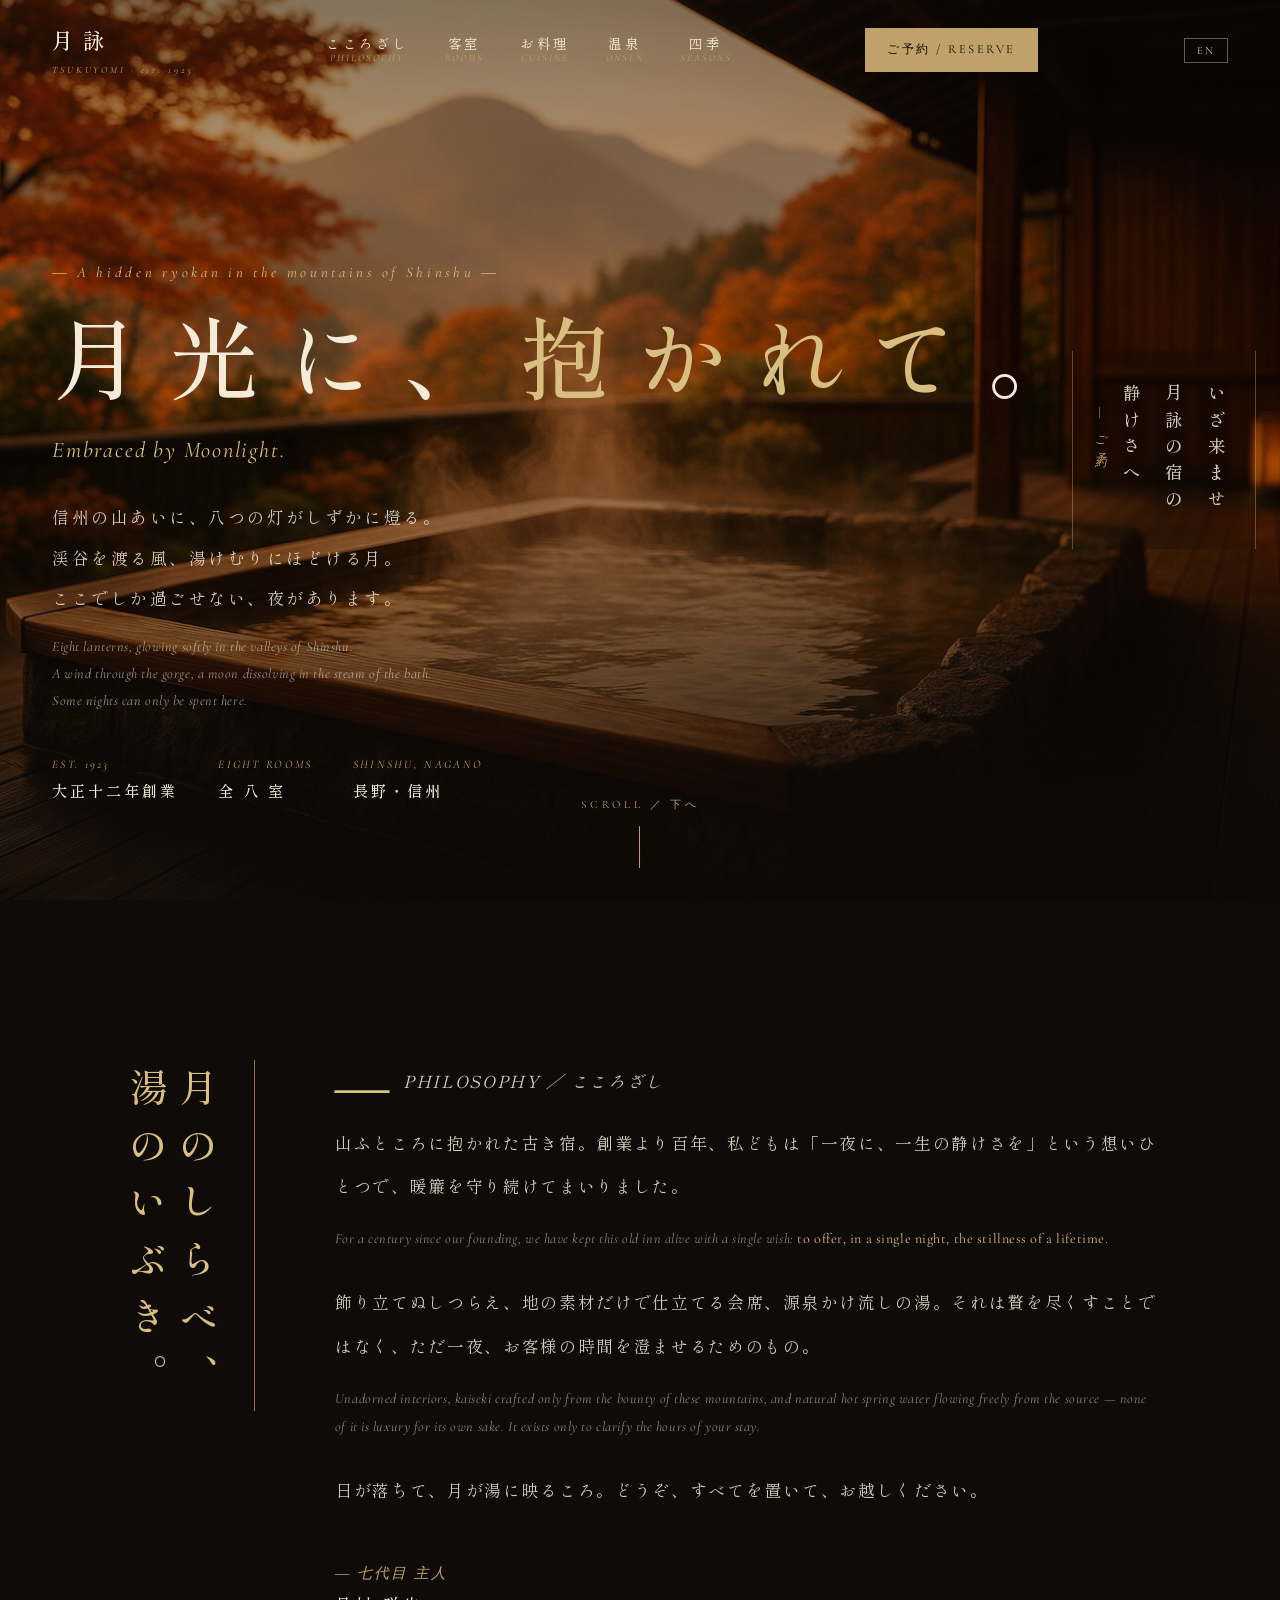
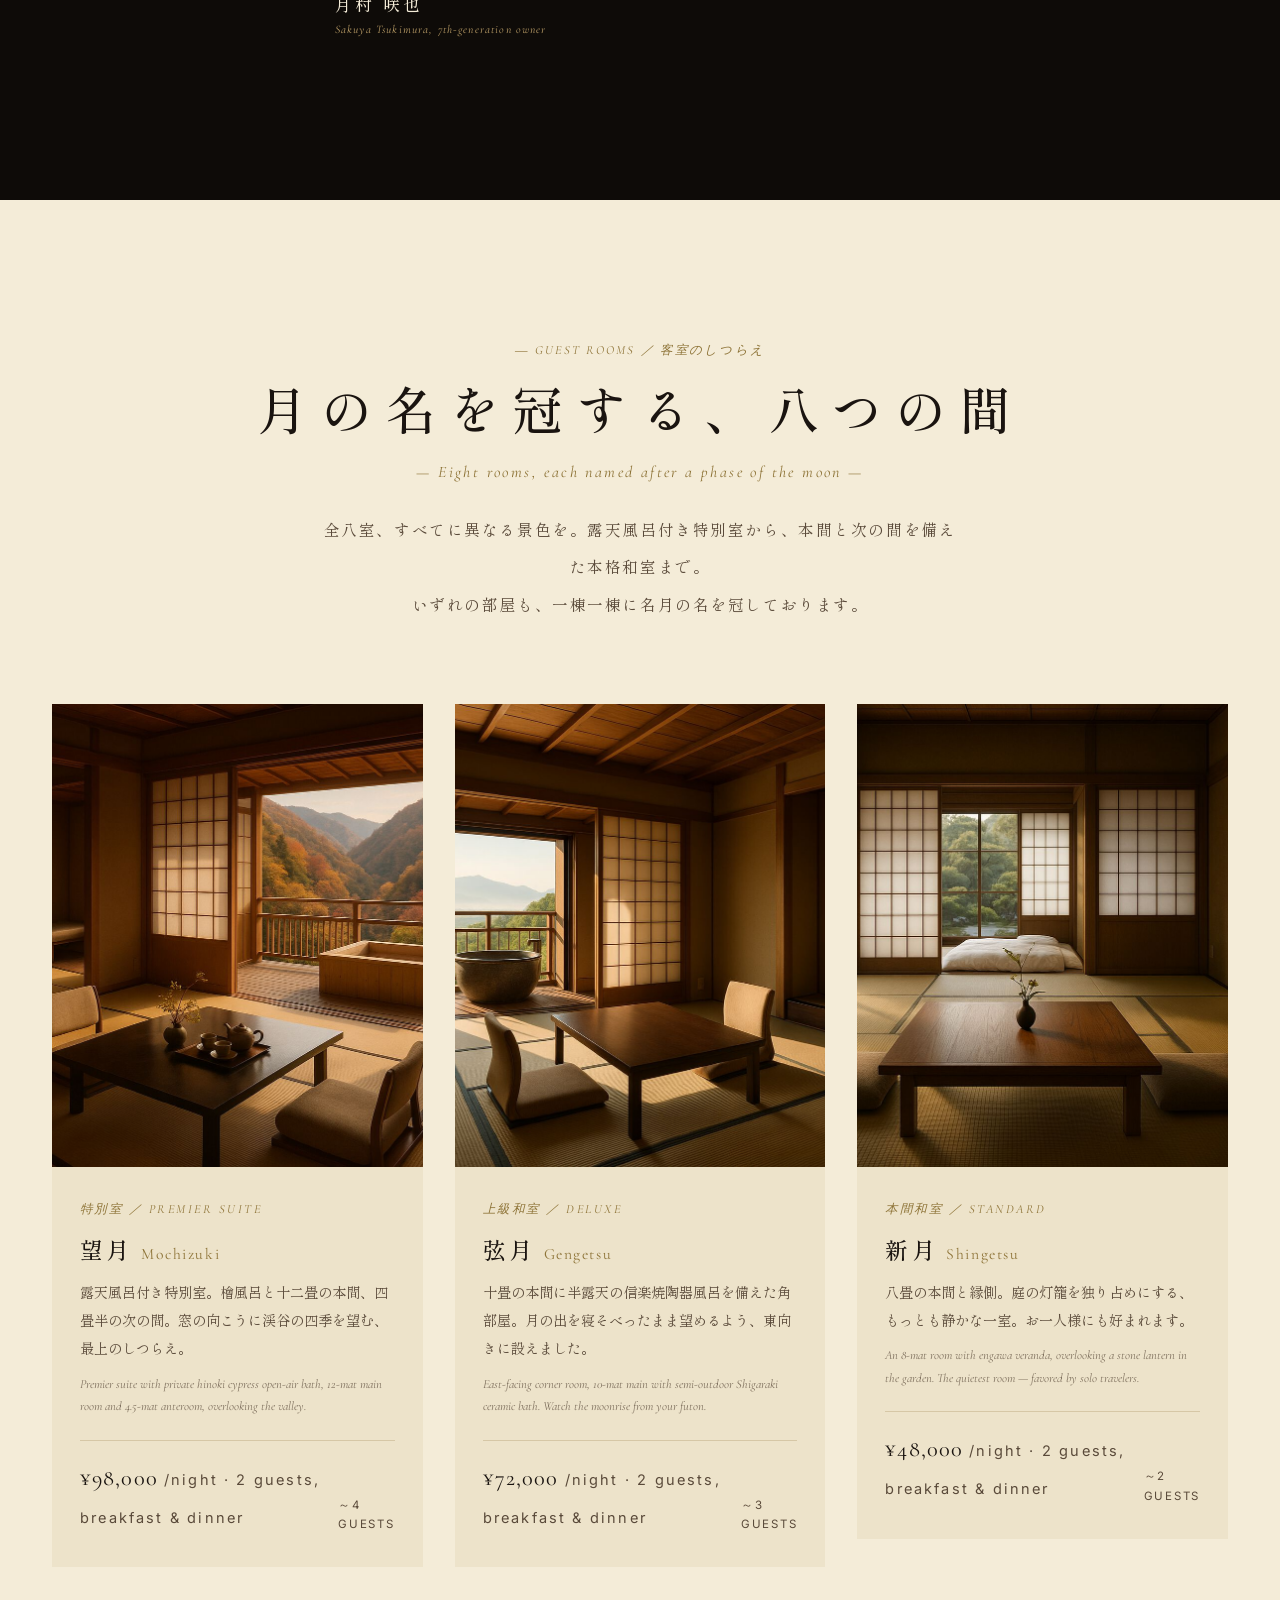
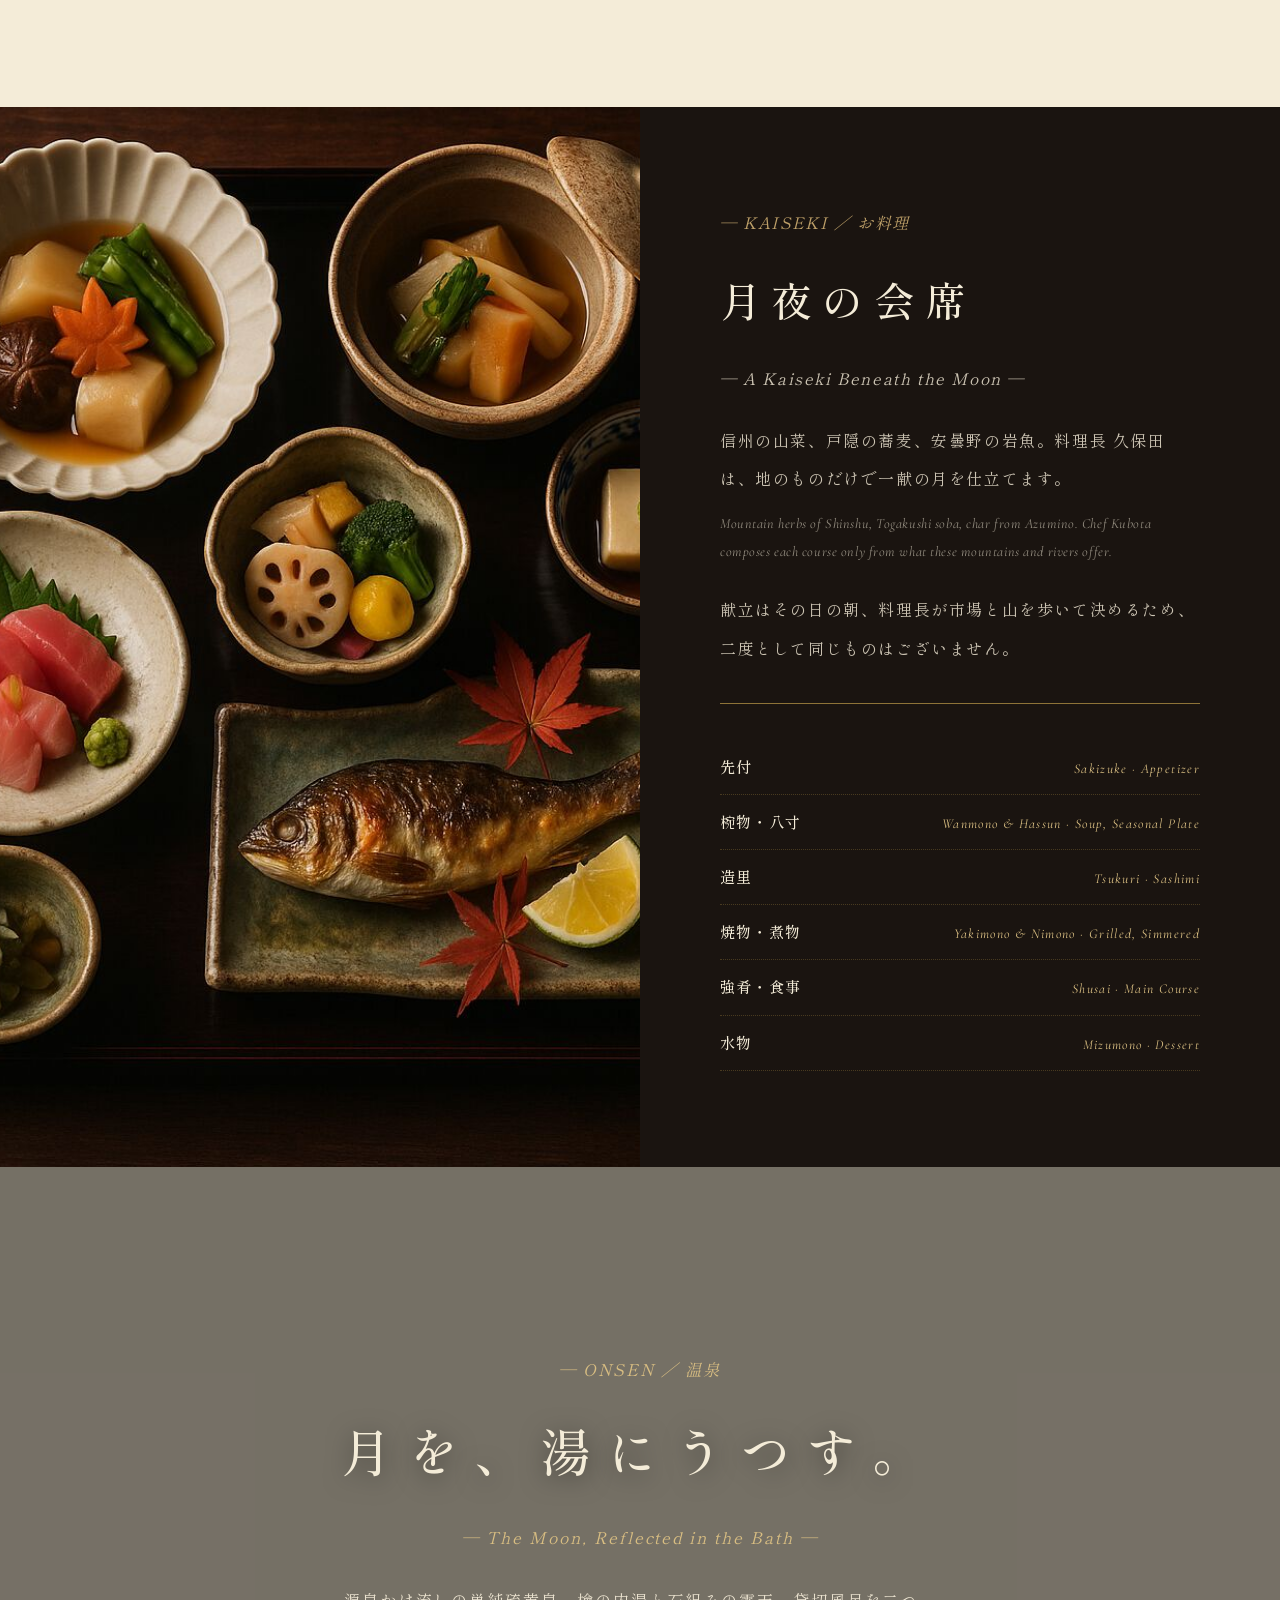
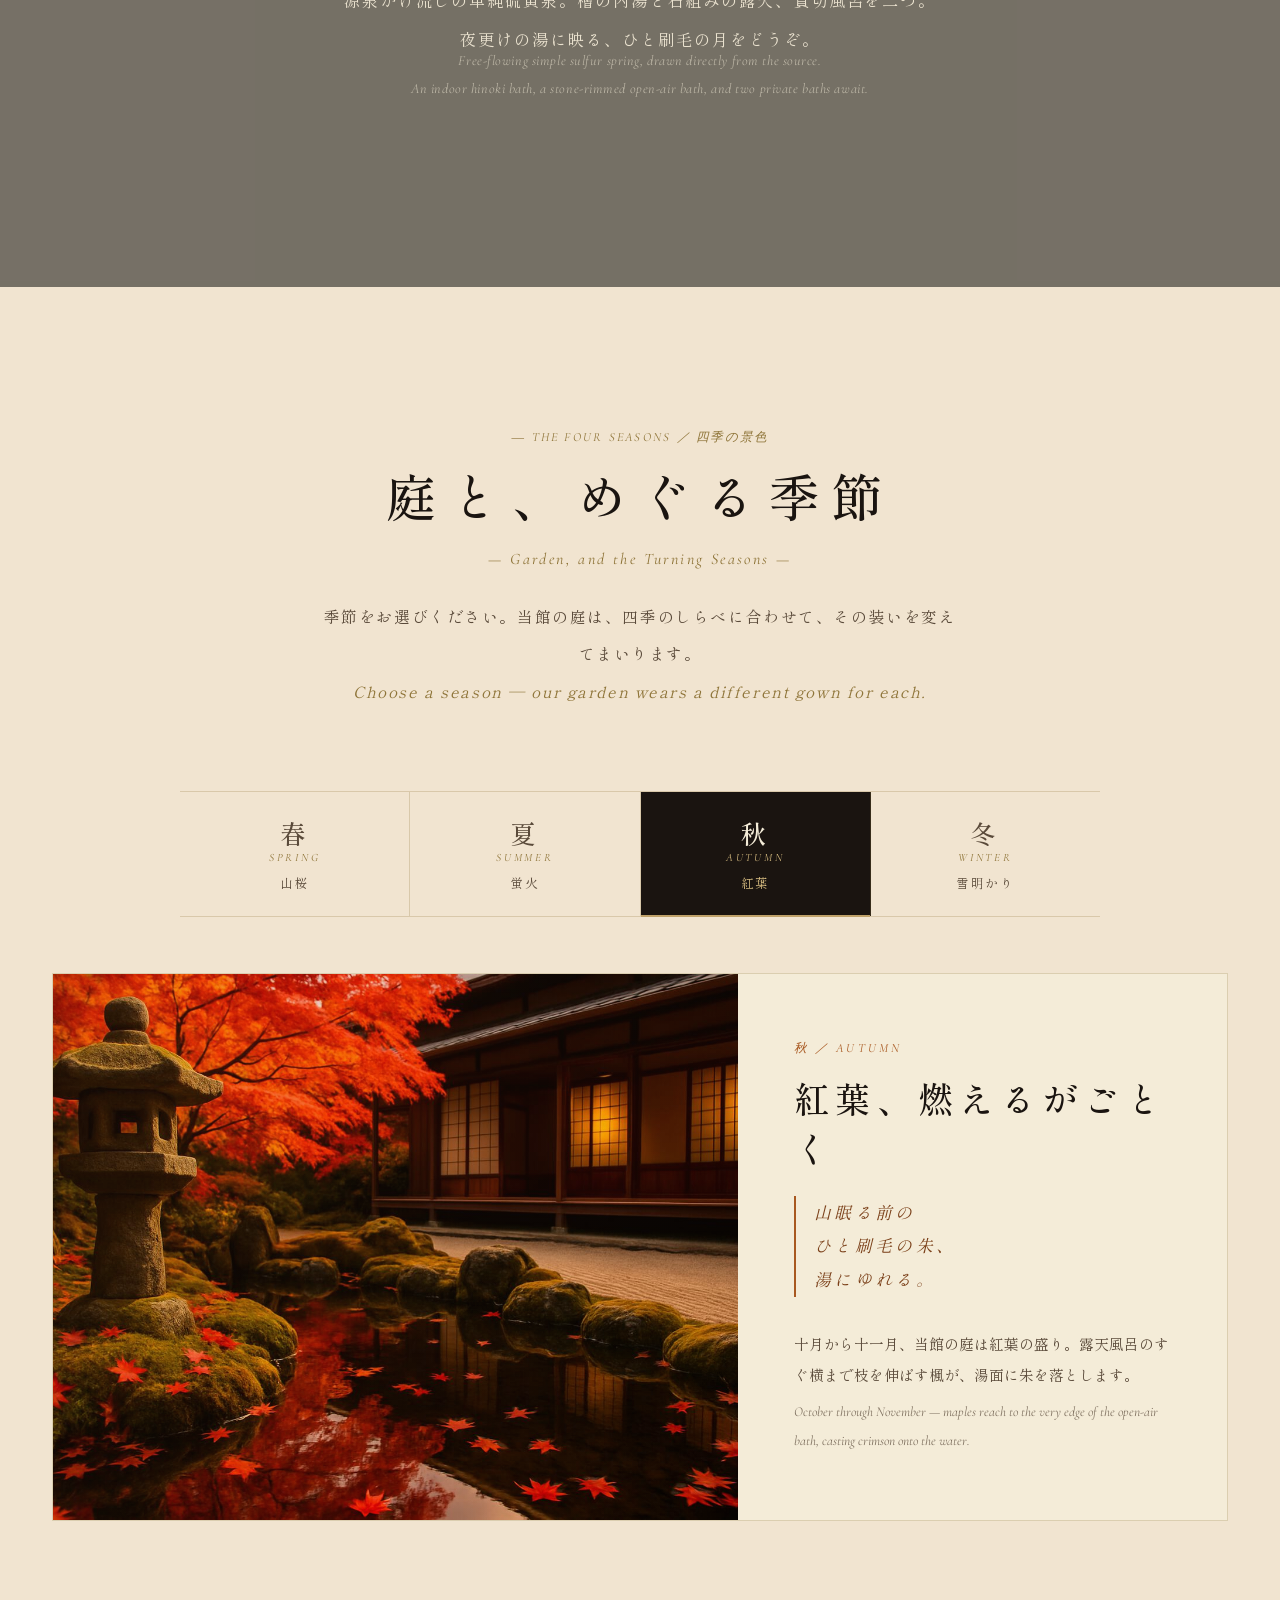
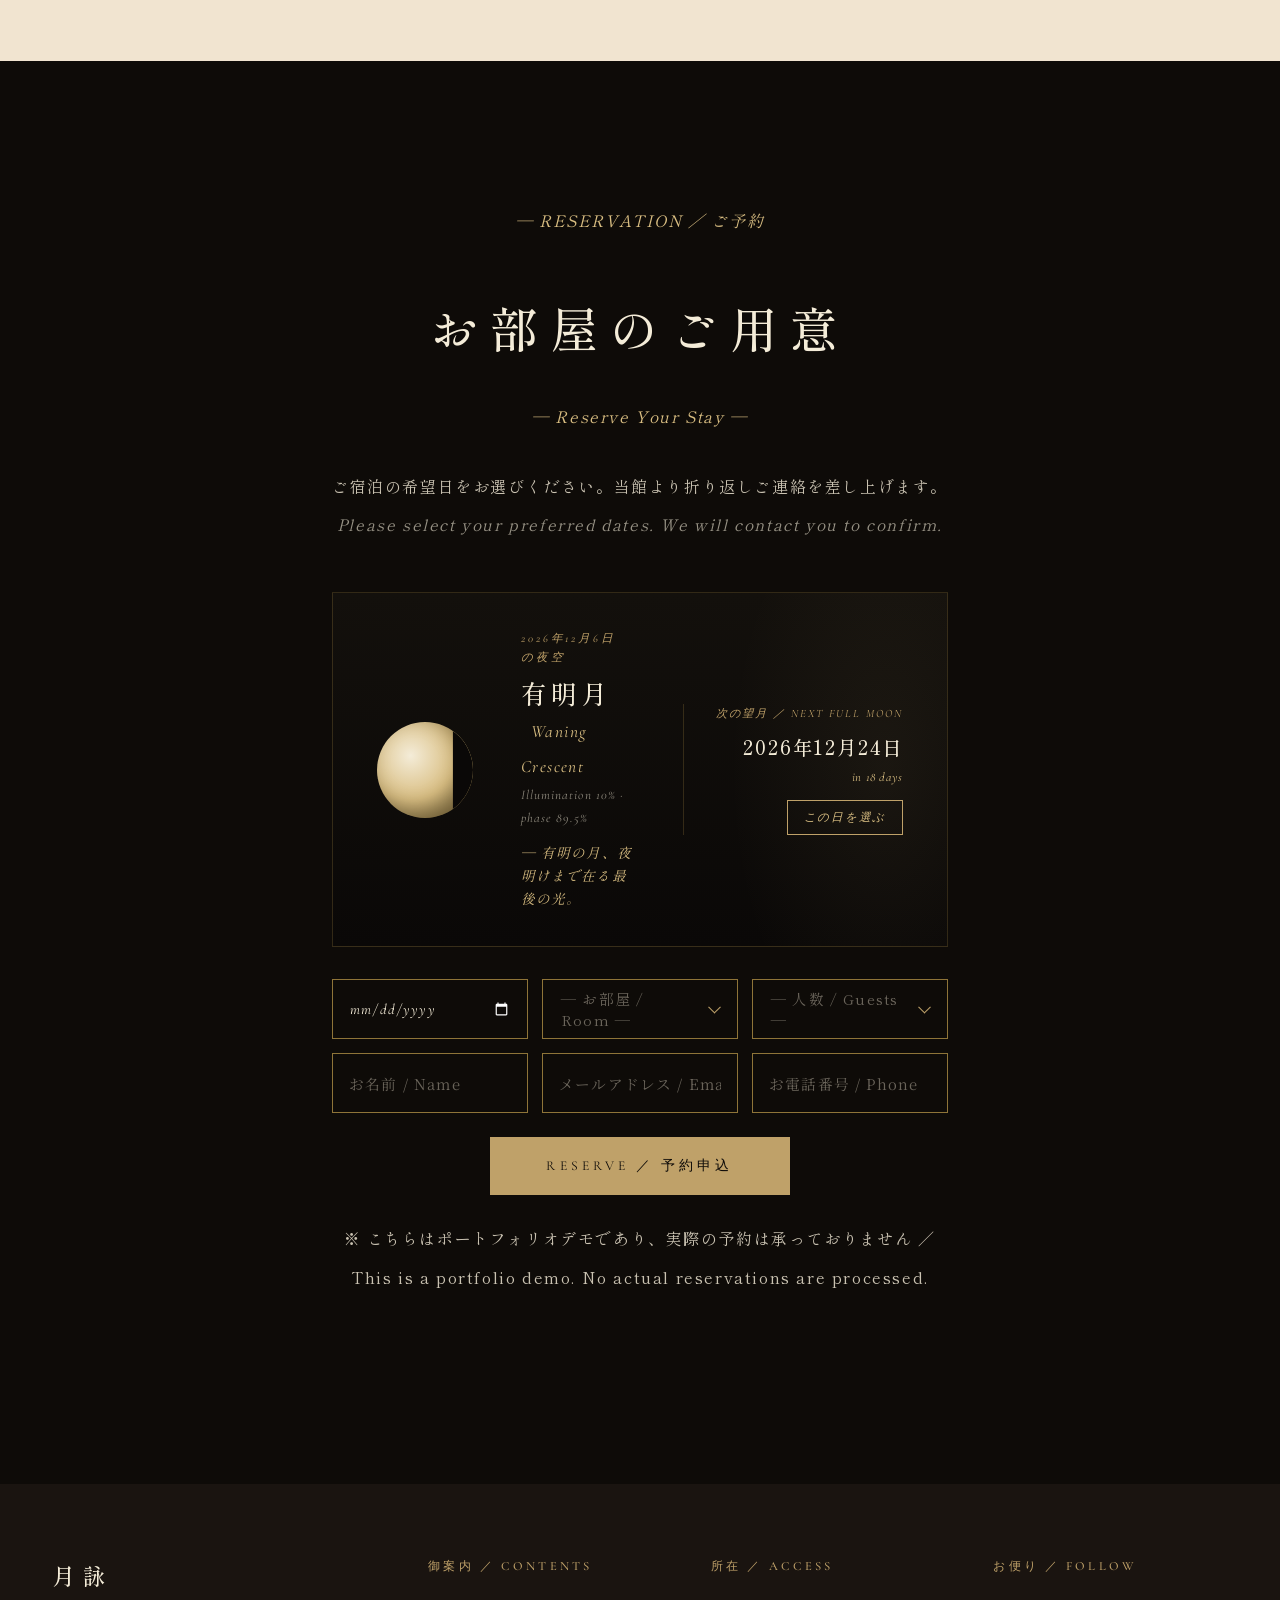
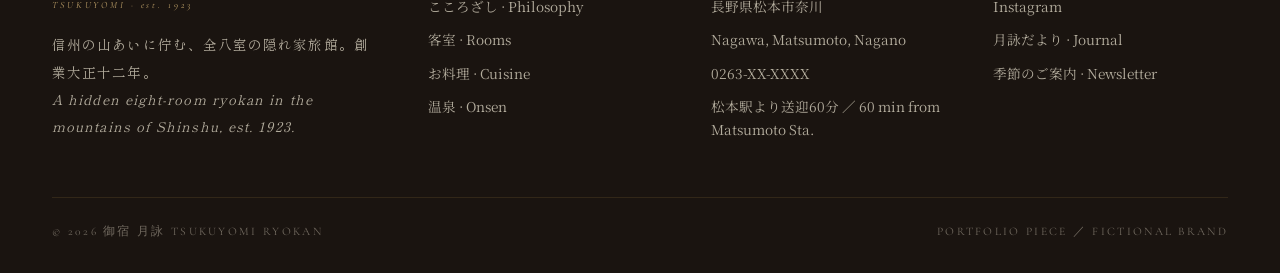
==== commit 2c642f12: "feat: moon preloader, room detail pages, gallery modal, JP/EN toggle - Real moon photo preloader (gp" ====
--- a/index.html
+++ b/index.html
@@ -12,6 +12,25 @@
 </head>
 <body>
 
+<!-- Preloader -->
+<div id="preloader">
+  <div class="preloader__moon">
+    <svg class="preloader__svg" viewBox="0 0 100 100" xmlns="http://www.w3.org/2000/svg">
+      <defs>
+        <mask id="lunar-mask">
+          <circle cx="50" cy="50" r="49" fill="white"/>
+          <circle class="preloader__shadow-circle" cx="15" cy="50" r="46" fill="black"/>
+        </mask>
+      </defs>
+      <image href="images/preloader-moon.jpg" x="1" y="1" width="98" height="98"
+             preserveAspectRatio="xMidYMid slice" mask="url(#lunar-mask)"/>
+    </svg>
+    <div class="preloader__glow"></div>
+  </div>
+  <p class="preloader__name">月詠</p>
+  <p class="preloader__sub">TSUKUYOMI · est. 1923</p>
+</div>
+
 <!-- Vertical Haiku Telop -->
 <aside class="haiku-telop" id="haiku" aria-hidden="true">
   <div class="haiku-frame">
@@ -31,6 +50,7 @@
       <a href="#garden"><span class="nav-jp">四季</span><span class="nav-en">Seasons</span></a>
     </nav>
     <a href="#book" class="hd__cta">ご予約 / Reserve</a>
+    <button class="lang-btn" id="lang-btn" aria-label="言語切替">EN</button>
   </div>
 </header>
 
@@ -65,22 +85,22 @@
 <!-- CONCEPT -->
 <section class="concept" id="concept">
   <div class="concept__inner">
-    <h2 class="concept__vtitle">月のしらべ、<br>湯のいぶき。</h2>
+    <h2 class="concept__vtitle" data-jp="月のしらべ、<br>湯のいぶき。" data-en="The Moon's Melody,<br>The Breath of the Bath.">月のしらべ、<br>湯のいぶき。</h2>
     <div class="concept__body">
       <p class="kicker" style="margin-bottom:18px">― Philosophy ／ こころざし</p>
-      <p>
+      <p class="j">
         山ふところに抱かれた古き宿。創業より百年、私どもは「一夜に、一生の静けさを」という想いひとつで、暖簾を守り続けてまいりました。
       </p>
       <p class="en">
         For a century since our founding, we have kept this old inn alive with a single wish: <em>to offer, in a single night, the stillness of a lifetime.</em>
       </p>
-      <p>
+      <p class="j">
         飾り立てぬしつらえ、地の素材だけで仕立てる会席、源泉かけ流しの湯。それは贅を尽くすことではなく、ただ一夜、お客様の時間を澄ませるためのもの。
       </p>
       <p class="en">
         Unadorned interiors, kaiseki crafted only from the bounty of these mountains, and natural hot spring water flowing freely from the source — none of it is luxury for its own sake. It exists only to clarify the hours of your stay.
       </p>
-      <p>
+      <p class="j">
         日が落ちて、月が湯に映るころ。どうぞ、すべてを置いて、お越しください。
       </p>
       <div class="concept__sign">
@@ -95,7 +115,7 @@
   <div class="wrap">
     <div class="sec__head">
       <p class="kicker">― Guest Rooms ／ 客室のしつらえ</p>
-      <h2 class="sec__title">月の名を冠する、八つの間</h2>
+      <h2 class="sec__title" data-jp="月の名を冠する、八つの間" data-en="Eight Rooms Named for the Moon">月の名を冠する、八つの間</h2>
       <p class="sec__sub">— Eight rooms, each named after a phase of the moon —</p>
       <p class="sec__lead">
         全八室、すべてに異なる景色を。露天風呂付き特別室から、本間と次の間を備えた本格和室まで。<br>
@@ -104,47 +124,53 @@
     </div>
 
     <div class="rooms__grid">
-      <article class="room">
-        <div class="room__img"><img src="images/room-mochizuki.jpg" alt="望月の間"></div>
-        <div class="room__body">
-          <p class="room__cat">特別室 ／ Premier Suite</p>
-          <h3 class="room__name">望月<em>Mochizuki</em></h3>
-          <p class="room__desc">露天風呂付き特別室。檜風呂と十二畳の本間、四畳半の次の間。窓の向こうに渓谷の四季を望む、最上のしつらえ。</p>
-          <p class="room__desc-en"><em>Premier suite with private hinoki cypress open-air bath, 12-mat main room and 4.5-mat anteroom, overlooking the valley.</em></p>
-          <div class="room__meta">
-            <div class="room__price">¥98,000<small>/night · 2 guests, breakfast & dinner</small></div>
-            <span class="room__cap">～4 GUESTS</span>
+      <a href="room-mochizuki.html" class="room__link">
+        <article class="room">
+          <div class="room__img"><img src="images/room-mochizuki.jpg" alt="望月の間"></div>
+          <div class="room__body">
+            <p class="room__cat">特別室 ／ Premier Suite</p>
+            <h3 class="room__name">望月<em>Mochizuki</em></h3>
+            <p class="room__desc">露天風呂付き特別室。檜風呂と十二畳の本間、四畳半の次の間。窓の向こうに渓谷の四季を望む、最上のしつらえ。</p>
+            <p class="room__desc-en"><em>Premier suite with private hinoki cypress open-air bath, 12-mat main room and 4.5-mat anteroom, overlooking the valley.</em></p>
+            <div class="room__meta">
+              <div class="room__price">¥98,000<small>/night · 2 guests, breakfast & dinner</small></div>
+              <span class="room__cap">～4 GUESTS</span>
+            </div>
           </div>
-        </div>
-      </article>
-
-      <article class="room">
-        <div class="room__img"><img src="images/room-gengetsu.jpg" alt="弦月の間"></div>
-        <div class="room__body">
-          <p class="room__cat">上級和室 ／ Deluxe</p>
-          <h3 class="room__name">弦月<em>Gengetsu</em></h3>
-          <p class="room__desc">十畳の本間に半露天の信楽焼陶器風呂を備えた角部屋。月の出を寝そべったまま望めるよう、東向きに設えました。</p>
-          <p class="room__desc-en"><em>East-facing corner room, 10-mat main with semi-outdoor Shigaraki ceramic bath. Watch the moonrise from your futon.</em></p>
-          <div class="room__meta">
-            <div class="room__price">¥72,000<small>/night · 2 guests, breakfast & dinner</small></div>
-            <span class="room__cap">～3 GUESTS</span>
+        </article>
+      </a>
+
+      <a href="room-gengetsu.html" class="room__link">
+        <article class="room">
+          <div class="room__img"><img src="images/room-gengetsu.jpg" alt="弦月の間"></div>
+          <div class="room__body">
+            <p class="room__cat">上級和室 ／ Deluxe</p>
+            <h3 class="room__name">弦月<em>Gengetsu</em></h3>
+            <p class="room__desc">十畳の本間に半露天の信楽焼陶器風呂を備えた角部屋。月の出を寝そべったまま望めるよう、東向きに設えました。</p>
+            <p class="room__desc-en"><em>East-facing corner room, 10-mat main with semi-outdoor Shigaraki ceramic bath. Watch the moonrise from your futon.</em></p>
+            <div class="room__meta">
+              <div class="room__price">¥72,000<small>/night · 2 guests, breakfast & dinner</small></div>
+              <span class="room__cap">～3 GUESTS</span>
+            </div>
           </div>
-        </div>
-      </article>
-
-      <article class="room">
-        <div class="room__img"><img src="images/room-washitsu.jpg" alt="新月の間"></div>
-        <div class="room__body">
-          <p class="room__cat">本間和室 ／ Standard</p>
-          <h3 class="room__name">新月<em>Shingetsu</em></h3>
-          <p class="room__desc">八畳の本間と縁側。庭の灯籠を独り占めにする、もっとも静かな一室。お一人様にも好まれます。</p>
-          <p class="room__desc-en"><em>An 8-mat room with engawa veranda, overlooking a stone lantern in the garden. The quietest room — favored by solo travelers.</em></p>
-          <div class="room__meta">
-            <div class="room__price">¥48,000<small>/night · 2 guests, breakfast & dinner</small></div>
-            <span class="room__cap">～2 GUESTS</span>
+        </article>
+      </a>
+
+      <a href="room-shingetsu.html" class="room__link">
+        <article class="room">
+          <div class="room__img"><img src="images/room-washitsu.jpg" alt="新月の間"></div>
+          <div class="room__body">
+            <p class="room__cat">本間和室 ／ Standard</p>
+            <h3 class="room__name">新月<em>Shingetsu</em></h3>
+            <p class="room__desc">八畳の本間と縁側。庭の灯籠を独り占めにする、もっとも静かな一室。お一人様にも好まれます。</p>
+            <p class="room__desc-en"><em>An 8-mat room with engawa veranda, overlooking a stone lantern in the garden. The quietest room — favored by solo travelers.</em></p>
+            <div class="room__meta">
+              <div class="room__price">¥48,000<small>/night · 2 guests, breakfast & dinner</small></div>
+              <span class="room__cap">～2 GUESTS</span>
+            </div>
           </div>
-        </div>
-      </article>
+        </article>
+      </a>
     </div>
   </div>
 </section>
@@ -155,15 +181,15 @@
     <div class="cuisine__img" style="background-image:url('images/kaiseki.jpg')"></div>
     <div class="cuisine__copy">
       <p class="kicker">― Kaiseki ／ お料理</p>
-      <h2>月夜の会席</h2>
+      <h2 data-jp="月夜の会席" data-en="Kaiseki Beneath the Moon">月夜の会席</h2>
       <p class="sec__sub" style="margin-bottom:24px">— A Kaiseki Beneath the Moon —</p>
-      <p>
+      <p class="j">
         信州の山菜、戸隠の蕎麦、安曇野の岩魚。料理長 久保田は、地のものだけで一献の月を仕立てます。
       </p>
       <p class="en">
         Mountain herbs of Shinshu, Togakushi soba, char from Azumino. Chef Kubota composes each course only from what these mountains and rivers offer.
       </p>
-      <p>
+      <p class="j">
         献立はその日の朝、料理長が市場と山を歩いて決めるため、二度として同じものはございません。
       </p>
       <ul class="menu">
@@ -182,9 +208,9 @@
 <section class="onsen" id="onsen" style="background-image:url('images/onsen-interior.jpg')">
   <div class="onsen__copy">
     <p class="kicker">― Onsen ／ 温泉</p>
-    <h2>月を、湯にうつす。</h2>
+    <h2 data-jp="月を、湯にうつす。" data-en="The Moon, Reflected in the Bath.">月を、湯にうつす。</h2>
     <p class="sec__sub" style="color:var(--gold-l);margin-bottom:24px">— The Moon, Reflected in the Bath —</p>
-    <p>
+    <p class="j">
       源泉かけ流しの単純硫黄泉。檜の内湯と石組みの露天、貸切風呂を二つ。<br>
       夜更けの湯に映る、ひと刷毛の月をどうぞ。
     </p>
@@ -200,7 +226,7 @@
   <div class="wrap">
     <div class="sec__head">
       <p class="kicker">― The Four Seasons ／ 四季の景色</p>
-      <h2 class="sec__title">庭と、めぐる季節</h2>
+      <h2 class="sec__title" data-jp="庭と、めぐる季節" data-en="Garden and the Turning Seasons">庭と、めぐる季節</h2>
       <p class="sec__sub">— Garden, and the Turning Seasons —</p>
       <p class="sec__lead">
         季節をお選びください。当館の庭は、四季のしらべに合わせて、その装いを変えてまいります。<br>
@@ -234,7 +260,7 @@
 <section class="book" id="book">
   <div class="book__inner">
     <p class="kicker" style="color:var(--gold-l)">― Reservation ／ ご予約</p>
-    <h2>お部屋のご用意</h2>
+    <h2 data-jp="お部屋のご用意" data-en="Reserve Your Stay">お部屋のご用意</h2>
     <p class="sec__sub" style="color:var(--gold-l);margin-bottom:32px">— Reserve Your Stay —</p>
     <p>
       ご宿泊の希望日をお選びください。当館より折り返しご連絡を差し上げます。<br>
@@ -338,6 +364,30 @@
 </footer>
 
 <script>
+  // Language toggle
+  (function(){
+    const btn = document.getElementById('lang-btn');
+    const i18nEls = document.querySelectorAll('[data-jp][data-en]');
+    function setLang(lang) {
+      const en = lang === 'en';
+      document.body.classList.toggle('lang-en', en);
+      btn.textContent = en ? 'JP' : 'EN';
+      i18nEls.forEach(el => { el.innerHTML = en ? el.dataset.en : el.dataset.jp; });
+      localStorage.setItem('tsukuyomi-lang', lang);
+    }
+    btn.addEventListener('click', () => setLang(document.body.classList.contains('lang-en') ? 'jp' : 'en'));
+    const saved = localStorage.getItem('tsukuyomi-lang');
+    if (saved === 'en') setLang('en');
+  })();
+
+  // Preloader
+  document.body.style.overflow = 'hidden';
+  setTimeout(() => {
+    const pre = document.getElementById('preloader');
+    pre.classList.add('is-done');
+    setTimeout(() => { pre.remove(); document.body.style.overflow = ''; }, 1000);
+  }, 2800);
+
   const hd = document.getElementById('hd');
   window.addEventListener('scroll', () => {
     hd.classList.toggle('is-scrolled', window.scrollY > 60);
--- a/styles.css
+++ b/styles.css
@@ -130,6 +130,7 @@
 /* === Rooms === */
 .rooms{background:var(--paper)}
 .rooms__grid{display:grid;grid-template-columns:repeat(3,1fr);gap:32px;margin-top:32px}
+.room__link{display:block;text-decoration:none;color:inherit}
 .room{background:var(--paper-2);transition:transform .4s,box-shadow .4s;cursor:pointer}
 .room:hover{transform:translateY(-6px);box-shadow:0 24px 48px rgba(26,20,16,0.12)}
 .room__img{aspect-ratio:4/5;overflow:hidden;background:var(--kinari)}
@@ -247,7 +248,7 @@
 .book{background:var(--sumi);color:var(--paper);padding:140px 0}
 .book__inner{max-width:680px;margin:0 auto;text-align:center;padding:0 32px}
 .book h2{font-family:var(--jp-mincho);font-size:clamp(2rem,4vw,3rem);font-weight:500;letter-spacing:0.25em;margin:14px 0 28px}
-.book p{font-family:var(--jp-mincho);font-size:1rem;line-height:2.4;letter-spacing:0.1em;color:rgba(244,236,216,0.82);margin-bottom:48px}
+.book__inner > p{font-family:var(--jp-mincho);font-size:1rem;line-height:2.4;letter-spacing:0.1em;color:rgba(244,236,216,0.82);margin-bottom:48px}
 /* === Moon Phase Panel === */
 .moon-panel{
   display:grid;grid-template-columns:auto 1fr auto;gap:48px;align-items:center;
@@ -397,3 +398,83 @@
   .ft__row{grid-template-columns:1fr}
   .hero__meta{flex-wrap:wrap;gap:20px}
 }
+
+/* === Preloader === */
+#preloader{
+  position:fixed;inset:0;z-index:9999;
+  background:#0A0807;
+  display:flex;flex-direction:column;align-items:center;justify-content:center;
+  gap:28px;
+  transition:opacity 1s ease;
+}
+#preloader.is-done{opacity:0;pointer-events:none}
+.preloader__moon{position:relative;width:130px;height:130px}
+.preloader__svg{width:100%;height:100%;display:block}
+.preloader__shadow-circle{
+  animation:lunarPhase 2.6s cubic-bezier(.45,0,.2,1) .3s forwards;
+}
+.preloader__glow{
+  position:absolute;inset:-30px;border-radius:50%;
+  background:radial-gradient(circle,rgba(217,190,130,0.35) 0%,transparent 65%);
+  animation:preloaderGlow 2.6s ease .3s forwards;
+}
+@keyframes lunarPhase{
+  from{transform:translateX(0)}
+  to  {transform:translateX(145px)}
+}
+@keyframes preloaderGlow{
+  0%  {opacity:.2;transform:scale(.8)}
+  100%{opacity:1;transform:scale(1.25)}
+}
+.preloader__name{
+  font-family:var(--jp-mincho);font-size:2.6rem;
+  letter-spacing:.45em;color:var(--gold-l);
+  opacity:0;animation:preloaderFadeUp .7s ease .05s forwards;
+}
+.preloader__sub{
+  font-family:var(--serif);font-style:italic;font-size:.78rem;
+  letter-spacing:.28em;color:var(--gold);
+  opacity:0;animation:preloaderFadeUp .7s ease .3s forwards;
+}
+@keyframes preloaderFadeUp{
+  from{opacity:0;transform:translateY(10px)}
+  to  {opacity:1;transform:translateY(0)}
+}
+
+/* Modal / Lightbox */
+.glb{position:fixed;inset:0;z-index:9998;background:rgba(10,8,7,.96);display:flex;align-items:center;justify-content:center;opacity:0;pointer-events:none;transition:opacity .3s ease}
+.glb.is-open{opacity:1;pointer-events:all}
+.glb__img{max-width:90vw;max-height:88vh;object-fit:contain;transform:scale(.97);transition:transform .35s ease}
+.glb.is-open .glb__img{transform:scale(1)}
+.glb__close{position:absolute;top:24px;right:32px;background:none;border:none;color:#fff;font-size:2.2rem;cursor:pointer;opacity:.55;transition:opacity .2s;line-height:1;padding:8px}
+.glb__close:hover{opacity:1}
+.glb__prev,.glb__next{position:absolute;top:50%;transform:translateY(-50%);background:none;border:none;color:#fff;font-size:3rem;cursor:pointer;opacity:.4;transition:opacity .2s;padding:16px 24px}
+.glb__prev{left:8px}.glb__next{right:8px}
+.glb__prev:hover,.glb__next:hover{opacity:1}
+.glb__counter{position:absolute;bottom:24px;left:50%;transform:translateX(-50%);font-family:var(--serif);font-size:.7rem;letter-spacing:.25em;color:rgba(255,255,255,.4)}
+[data-glb]{cursor:zoom-in;}
+
+/* Language toggle */
+.lang-btn{font-family:var(--serif);font-size:.68rem;letter-spacing:.2em;background:none;border:1px solid rgba(255,255,255,.35);color:rgba(255,255,255,.8);padding:5px 12px;cursor:pointer;transition:all .3s;margin-left:12px;flex-shrink:0}
+.hd.is-scrolled .lang-btn{border-color:rgba(26,20,16,.35);color:var(--ink-soft)}
+.lang-btn:hover{border-color:var(--gold);color:var(--gold)}
+
+/* EN mode – nav */
+body.lang-en .hd__nav a .nav-jp{display:none}
+body.lang-en .hd__nav a .nav-en{font-size:.85rem;font-style:normal;color:inherit}
+body.lang-en .hd__nav a:hover .nav-en{color:var(--gold-l)}
+
+/* EN mode – hero */
+body.lang-en .hero__title{display:none}
+body.lang-en .hero__en{font-size:clamp(3rem,7vw,6rem);letter-spacing:.2em;color:#fff;font-style:normal;margin-bottom:28px}
+body.lang-en .hero__lead{display:none}
+body.lang-en .hero__lead-en{font-size:1rem;line-height:2.4;letter-spacing:.08em;color:rgba(244,236,216,.85);margin-top:0;font-style:normal}
+
+/* EN mode – paragraphs */
+body.lang-en .j{display:none!important}
+body.lang-en .en{font-size:.95rem;line-height:2;letter-spacing:.04em;color:inherit;font-style:normal;margin-top:0}
+body.lang-en .cuisine__copy .en,body.lang-en .onsen__copy .en{color:rgba(244,236,216,.85)}
+
+/* EN mode – room cards */
+body.lang-en .room__desc{display:none}
+body.lang-en .room__desc-en{font-size:.88rem;line-height:1.9;color:var(--ink-soft);opacity:1;margin-top:0;font-style:normal;letter-spacing:.03em}
